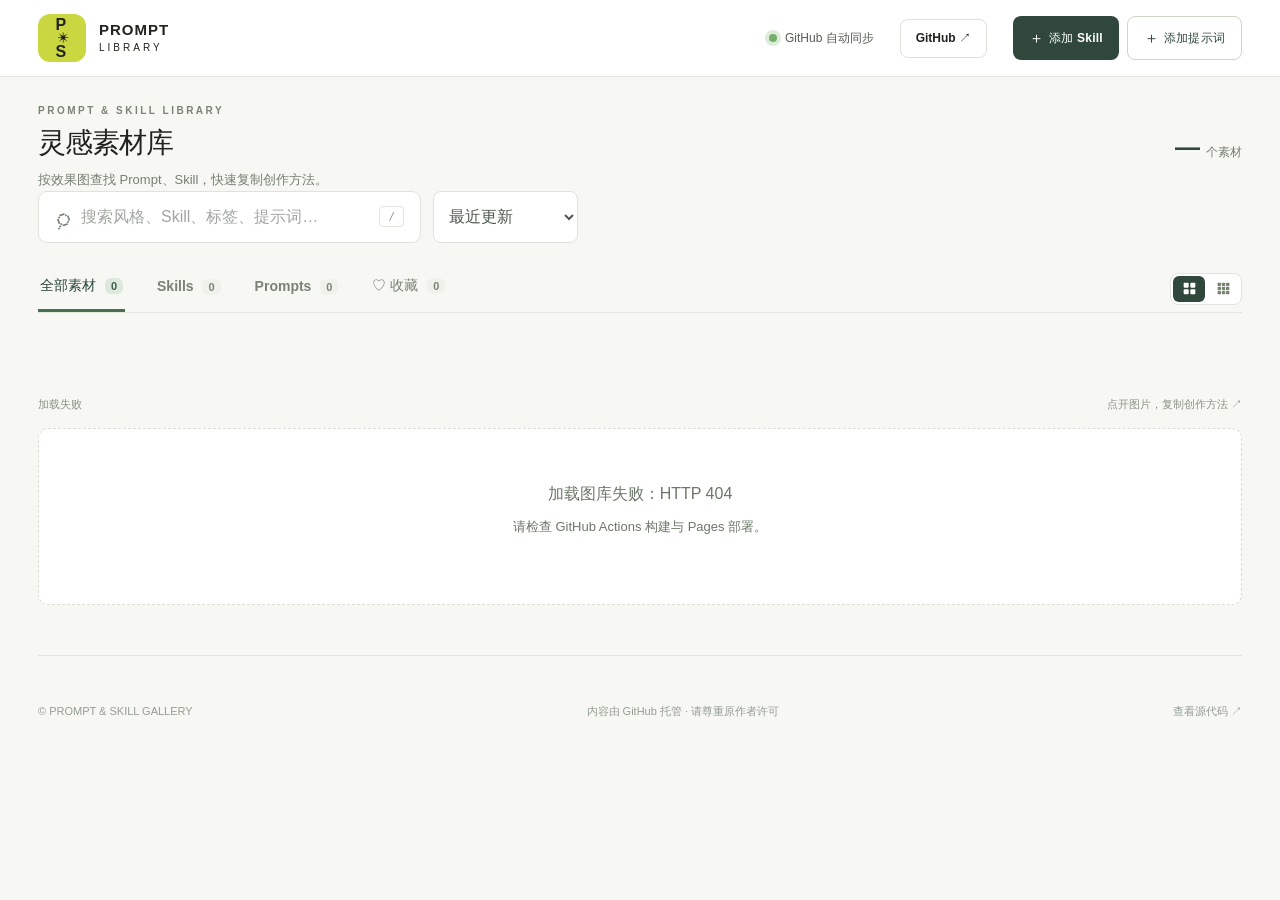
==== site/index.html @ 9696b020 "feat(gallery): stage local image uploads in material editor" ====
<!doctype html>
<html lang="zh-CN">
<head>
  <meta charset="utf-8">
  <meta name="viewport" content="width=device-width, initial-scale=1, viewport-fit=cover">
  <meta name="theme-color" content="#f6f5f1">
  <meta name="description" content="AI 生图 Prompt 和 Skill 素材库，按效果图查找，一键复制，关联上游自动同步。">
  <title>Prompt & Skill Gallery · 生图灵感库</title>
  <link rel="stylesheet" href="./app.css">
  <script src="./app.js" defer></script>
</head>
<body>
  <header class="topbar">
    <div class="topbar-inner">
      <a class="brand" href="./" aria-label="回到图库"><span class="brand-symbol">P<span>✳</span>S</span><span class="brand-text">PROMPT<br><small>LIBRARY</small></span></a>
      <div class="top-right"><span class="status"><span class="status-dot"></span> GitHub 自动同步</span><a id="repository-link" class="repo-link" href="https://github.com/yuqiangdede/ai-image-prompt-library" target="_blank" rel="noopener noreferrer">GitHub ↗</a><div class="top-actions"><button id="open-skill-import" class="import-trigger" type="button" aria-haspopup="dialog" aria-controls="skill-import-modal" aria-label="通过 GitHub 地址添加 Skill"><span class="import-plus" aria-hidden="true">＋</span><span class="add-label-full">添加 Skill</span><span class="add-label-short">Skill</span></button><button id="open-prompt-import" class="import-trigger import-trigger-ghost" type="button" aria-haspopup="dialog" aria-controls="prompt-import-modal" aria-label="添加提示词"><span class="import-plus" aria-hidden="true">＋</span><span class="add-label-full">添加提示词</span><span class="add-label-short">提示词</span></button></div></div>
    </div>
  </header>
  <main class="shell">
    <section class="workspace" aria-label="图库浏览">
      <div class="workspace-head"><div><p class="eyebrow small">PROMPT & SKILL LIBRARY</p><h2>灵感素材库</h2><p class="workspace-intro">按效果图查找 Prompt、Skill，快速复制创作方法。</p></div><div class="workspace-count" aria-label="图库素材数量"><strong id="hero-count">—</strong><span>个素材</span></div></div>
      <div class="tools">
        <label class="search"><span aria-hidden="true">⌕</span><input id="search" type="search" placeholder="搜索风格、Skill、标签、提示词…" autocomplete="off" aria-label="搜索素材"><kbd>/</kbd></label>
        <select id="sort" aria-label="排序方式"><option value="new">最近更新</option><option value="az">名称 A—Z</option></select>
      </div>
      <div class="tabs-row">
        <nav class="tabs" id="nav-tabs" aria-label="素材类型">
          <button type="button" data-type="all" class="active">全部素材 <span id="count-all">0</span></button>
          <button type="button" data-type="skill">Skills <span id="count-skill">0</span></button>
          <button type="button" data-type="prompt">Prompts <span id="count-prompt">0</span></button>
          <button type="button" data-type="favorites">♡ 收藏 <span id="count-favorites">0</span></button>
        </nav>
        <div class="view-switch view-switch-tabs" id="view-switch" role="group" aria-label="图标大小">
          <button type="button" data-view="large" aria-pressed="true" title="大图标" aria-label="大图标">
            <svg viewBox="0 0 18 18" fill="currentColor" aria-hidden="true" focusable="false"><rect x="2" y="2" width="6" height="6" rx="1"/><rect x="10" y="2" width="6" height="6" rx="1"/><rect x="2" y="10" width="6" height="6" rx="1"/><rect x="10" y="10" width="6" height="6" rx="1"/></svg>
          </button>
          <button type="button" data-view="small" aria-pressed="false" title="小图标" aria-label="小图标">
            <svg viewBox="0 0 18 18" fill="currentColor" aria-hidden="true" focusable="false"><rect x="2" y="2" width="4" height="4" rx=".8"/><rect x="7" y="2" width="4" height="4" rx=".8"/><rect x="12" y="2" width="4" height="4" rx=".8"/><rect x="2" y="7" width="4" height="4" rx=".8"/><rect x="7" y="7" width="4" height="4" rx=".8"/><rect x="12" y="7" width="4" height="4" rx=".8"/><rect x="2" y="12" width="4" height="4" rx=".8"/><rect x="7" y="12" width="4" height="4" rx=".8"/><rect x="12" y="12" width="4" height="4" rx=".8"/></svg>
          </button>
        </div>
      </div>
      <div class="filters"><div id="category-nav" class="categories"></div><button id="reset-filter" class="clear" hidden>清除筛选 ×</button></div>
      <div class="result-info"><span id="result-count">正在读取素材…</span><span>点开图片，复制创作方法 ↗</span><div class="view-switch view-switch-inline" role="group" aria-label="图标大小">
        <button type="button" data-view="large" aria-pressed="true" title="大图标" aria-label="大图标">
          <svg viewBox="0 0 18 18" fill="currentColor" aria-hidden="true" focusable="false"><rect x="2" y="2" width="6" height="6" rx="1"/><rect x="10" y="2" width="6" height="6" rx="1"/><rect x="2" y="10" width="6" height="6" rx="1"/><rect x="10" y="10" width="6" height="6" rx="1"/></svg>
        </button>
        <button type="button" data-view="small" aria-pressed="false" title="小图标" aria-label="小图标">
          <svg viewBox="0 0 18 18" fill="currentColor" aria-hidden="true" focusable="false"><rect x="2" y="2" width="4" height="4" rx=".8"/><rect x="7" y="2" width="4" height="4" rx=".8"/><rect x="12" y="2" width="4" height="4" rx=".8"/><rect x="2" y="7" width="4" height="4" rx=".8"/><rect x="7" y="7" width="4" height="4" rx=".8"/><rect x="12" y="7" width="4" height="4" rx=".8"/><rect x="2" y="12" width="4" height="4" rx=".8"/><rect x="7" y="12" width="4" height="4" rx=".8"/><rect x="12" y="12" width="4" height="4" rx=".8"/></svg>
        </button>
      </div></div>
      <div id="gallery" class="gallery" aria-live="polite"><div class="empty">正在读取图库…</div></div>
    </section>
    <footer class="footer"><span>© PROMPT & SKILL GALLERY</span><span>内容由 GitHub 托管 · 请尊重原作者许可</span><a href="https://github.com/yuqiangdede/ai-image-prompt-library" target="_blank" rel="noopener">查看源代码 ↗</a></footer>
  </main>
  <div id="detail-modal" class="modal" hidden>
    <div class="modal-backdrop" data-dismiss="1"></div>
    <section class="modal-panel" role="dialog" aria-modal="true" aria-labelledby="detail-title">
      <div class="modal-top"><span id="detail-kind">SKILL</span><div class="detail-top-actions"><button id="detail-edit" type="button" class="detail-edit-button" aria-haspopup="dialog" aria-controls="skill-manage-modal">✎ 编辑素材</button><button id="close-modal" type="button" aria-label="关闭详情">✕</button></div></div>
      <div class="modal-layout">
        <div class="preview-pane"><div id="detail-hero" class="detail-hero"></div><div id="detail-thumbs" class="thumbs"></div></div>
        <div class="info-pane"><h2 id="detail-title"></h2><p id="detail-description" class="description"></p><div id="detail-tags" class="detail-tags"></div>
          <div id="detail-meta" class="detail-meta"></div>
          <div id="source-box" class="source-box" hidden><span>UPSTREAM SOURCE</span><a id="upstream-link" href="#" target="_blank" rel="noopener">查看原始 Skill ↗</a><code id="upstream-sha"></code></div>
          <div class="action-stack"><button id="copy-primary" class="primary-action">复制完整内容</button><div class="secondary-actions"><button id="copy-text">仅复制原文</button><button id="download-file">下载文件</button></div></div>
          <p id="detail-note" class="detail-note"></p>
          <div id="manage-box" class="manage-box" hidden><div><span class="manage-box-kicker">GALLERY MANAGEMENT</span><p>修改标题、标签、封面和效果图，支持多封面轮换。</p></div><button id="manage-skill" type="button" aria-haspopup="dialog" aria-controls="skill-manage-modal">管理</button></div>
          <div id="detail-related" class="related"></div>
          <div class="content-box"><div class="content-head"><h3 id="content-heading">完整内容</h3><a id="open-source" target="_blank" rel="noopener">在 GitHub 中打开 ↗</a></div><pre id="detail-content"></pre></div>
        </div>
      </div>
    </section>
  </div>
  <div id="skill-import-modal" class="modal import-modal" hidden>
    <div class="modal-backdrop" data-import-dismiss="1"></div>
    <section class="import-panel" role="dialog" aria-modal="true" aria-labelledby="skill-import-title" aria-describedby="skill-import-desc">
      <div class="import-panel-top">
        <div><p class="import-kicker">GITHUB IMPORT</p><h2 id="skill-import-title">添加 Skill</h2></div>
        <button id="close-skill-import" class="import-close" type="button" aria-label="关闭">✕</button>
      </div>
      <p id="skill-import-desc" class="import-desc">粘贴原项目的 GitHub 地址，自动生成名称、简介、标签与封面，并关联上游版本。</p>
      <form id="skill-import-form" class="skill-import-form" novalidate>
        <label for="skill-repo-url">GitHub 地址</label>
        <input id="skill-repo-url" type="url" required inputmode="url" spellcheck="false" autocomplete="url" placeholder="https://github.com/作者/skill-仓库" aria-describedby="skill-import-help skill-import-error">
        <p id="skill-import-help" class="import-help">支持仓库首页、Skill 子目录或具体 SKILL.md 链接；仓库有多个 Skill 时请填写具体文件链接。</p>
        <p id="skill-import-error" class="import-error" role="alert" hidden></p>
        <button type="submit" class="import-submit">打开 GitHub 确认页 <span aria-hidden="true">↗</span></button>
      </form>
      <div id="skill-import-status" class="import-status" role="status" aria-live="polite" hidden>
        <p id="skill-import-status-text"></p>
        <a id="skill-import-fallback" href="#" target="_blank" rel="noopener noreferrer">没有自动打开？点此继续 ↗</a>
      </div>
      <p class="import-note">GitHub Pages 无法直接写入仓库：需要在打开的 Issue 页由仓库所有者确认提交一次，随后由 Actions 自动收录。</p>
    </section>
  </div>
  <div id="skill-manage-modal" class="modal manage-modal" hidden>
    <div class="modal-backdrop" data-manage-dismiss="1"></div>
    <section class="manage-panel" role="dialog" aria-modal="true" aria-labelledby="manage-title" aria-describedby="manage-desc">
      <div class="manage-panel-top">
        <div><p class="manage-kicker">GALLERY MANAGEMENT</p><h2 id="manage-title">管理素材</h2></div>
        <button id="close-skill-manage" class="manage-close" type="button" aria-label="关闭管理面板">✕</button>
      </div>
      <p id="manage-desc" class="manage-desc"></p>
      <section class="manage-section" aria-labelledby="manage-info-heading">
        <div class="manage-section-head"><h3 id="manage-info-heading">基本信息</h3><p>修改后通过 GitHub Issue 提交，经仓库所有者确认生效。</p></div>
        <div class="manage-fields">
          <label for="manage-item-title">标题<input id="manage-item-title" type="text" maxlength="80" required></label>
          <label for="manage-item-category">分类<input id="manage-item-category" type="text" maxlength="40" required></label>
          <label class="manage-field-wide" for="manage-item-description">简介<textarea id="manage-item-description" maxlength="300" rows="3" required></textarea></label>
          <label class="manage-field-wide" for="manage-item-tags">标签（用逗号分隔）<input id="manage-item-tags" type="text" placeholder="插画, 俯视地图, 游戏美术"></label>
        </div>
      </section>
      <section class="manage-section" aria-labelledby="manage-images-heading">
        <div class="manage-section-head"><h3 id="manage-images-heading">图片</h3><p>所有保留的图片均可在图库卡片轮换展示；选择其中一张作为默认封面。</p></div>
        <div id="manage-images" class="manage-images"></div>
        <p id="manage-summary" class="manage-summary" role="status"></p>
      </section>
      <section class="manage-section" aria-labelledby="manage-local-heading">
        <div class="manage-section-head"><h3 id="manage-local-heading">选择本地图片</h3><p>先预览、选择封面，再到 GitHub 确认上传。</p></div>
        <label id="manage-local-drop" class="manage-local-picker" for="manage-local-images">
          <span>＋ 选择图片，或拖放到这里</span>
          <small>支持 PNG / JPG / WebP / GIF · 单张 ≤ 8 MB · 每次最多新增 10 张</small>
        </label>
        <input id="manage-local-images" class="manage-local-input" type="file" accept=".png,.jpg,.jpeg,.webp,.gif,image/png,image/jpeg,image/webp,image/gif" multiple aria-describedby="manage-local-help manage-local-error">
        <p id="manage-local-error" class="import-error" role="alert" hidden></p>
        <p id="manage-local-help" class="manage-help">这里选择的图片只用于本地预览，尚未上传到服务器。点击下方「在 GitHub 确认修改」后，必须在 GitHub 表单「上传新图片」重新选取同样的文件，才能保存到图库。</p>
        <p id="manage-local-upload-guide" class="manage-local-guide" aria-live="polite" hidden></p>
      </section>
      <section class="manage-section" aria-labelledby="manage-add-heading">
        <label id="manage-add-heading" for="manage-new-image">新增图片地址</label>
        <div class="manage-add-row">
          <input id="manage-new-image" type="url" inputmode="url" spellcheck="false" autocomplete="off" placeholder="https://raw.githubusercontent.com/…">
          <button id="manage-add-image" type="button">添加</button>
        </div>
        <p id="manage-add-error" class="import-error" role="alert" hidden></p>
        <p class="manage-help">图片链接与本地选择可以同时使用。如果直接到 GitHub 表单上传图片而未在这里选图，可选择「新增图片优先作封面」。</p>
      </section>
      <div id="manage-status" class="import-status" role="status" aria-live="polite" hidden>
        <p id="manage-status-text"></p>
        <a id="manage-status-link" href="#" target="_blank" rel="noopener noreferrer">没有自动打开？点此继续 ↗</a>
      </div>
      <div class="manage-actions">
        <button id="manage-submit" class="primary-action" type="button">在 GitHub 确认修改 ↗</button>
        <a id="manage-edit-meta" class="manage-edit-link" target="_blank" rel="noopener">在 GitHub 编辑 JSON ↗</a>
      </div>
      <section id="manage-danger-section" class="manage-danger" aria-labelledby="manage-danger-heading">
        <div><h3 id="manage-danger-heading">删除此 Skill</h3><p>会移除整个 Skill 目录和关联入口；如果只是图片不对，请先修改图片。</p></div>
        <button id="manage-delete" type="button">删除…</button>
      </section>
      <div id="manage-confirm" class="manage-confirm" hidden>
        <p>确认删除「<strong id="manage-confirm-title"></strong>」？还需要到 GitHub 提交一次删除 Issue，Actions 执行后才会真正移除。</p>
        <div class="manage-confirm-actions">
          <button id="manage-delete-open" class="danger-action" type="button">打开删除确认页 ↗</button>
          <button id="manage-delete-cancel" type="button">取消</button>
        </div>
      </div>
    </section>
  </div>
  <div id="prompt-import-modal" class="modal import-modal prompt-import-modal" hidden>
    <div class="modal-backdrop" data-prompt-dismiss="1"></div>
    <section class="import-panel prompt-import-panel" role="dialog" aria-modal="true" aria-labelledby="prompt-import-title" aria-describedby="prompt-import-desc">
      <div class="import-panel-top">
        <div><p class="import-kicker">GITHUB ISSUE</p><h2 id="prompt-import-title">添加提示词</h2></div>
        <button id="close-prompt-import" class="import-close" type="button" aria-label="关闭">✕</button>
      </div>
      <p id="prompt-import-desc" class="import-desc">填写提示词和封面信息，打开 GitHub 确认页后由 Actions 自动收录。封面为必填：可填写图片地址，或到 GitHub 页面直接上传。</p>
      <form id="prompt-import-form" class="skill-import-form prompt-import-form" novalidate>
        <div class="prompt-fields">
          <div class="prompt-field">
            <label for="prompt-title">标题</label>
            <input id="prompt-title" type="text" maxlength="80" required autocomplete="off" placeholder="例如：科普百科图｜模块化知识信息图">
          </div>
          <div class="prompt-field">
            <label for="prompt-category">分类</label>
            <input id="prompt-category" type="text" maxlength="40" required list="prompt-category-options" autocomplete="off" placeholder="科普图鉴">
            <datalist id="prompt-category-options"></datalist>
          </div>
          <div class="prompt-field prompt-field-wide">
            <label for="prompt-description">简介</label>
            <input id="prompt-description" type="text" maxlength="300" required autocomplete="off" placeholder="一句话说明能生成什么、适合什么场景。">
          </div>
          <div class="prompt-field">
            <label for="prompt-tags">标签</label>
            <input id="prompt-tags" type="text" autocomplete="off" placeholder="知识信息图, 模块化排版">
          </div>
          <div class="prompt-field">
            <label for="prompt-model">适用模型</label>
            <input id="prompt-model" type="text" maxlength="40" list="prompt-model-options" autocomplete="off" placeholder="ChatGPT">
            <datalist id="prompt-model-options"></datalist>
          </div>
          <div class="prompt-field prompt-field-wide">
            <div class="prompt-label-row"><label for="prompt-body">提示词正文</label><span id="prompt-body-count" class="prompt-count">0 字</span></div>
            <textarea id="prompt-body" required rows="8" maxlength="20000" spellcheck="false" placeholder="粘贴完整提示词；会原样写入 prompt.md。"></textarea>
            <p class="import-help">正文较长时，会自动复制到剪贴板，在 GitHub 页面「提示词正文」中粘贴一次即可。</p>
          </div>
          <div class="prompt-field">
            <label for="prompt-cover">封面图地址（没有可留空，稍后上传）</label>
            <input id="prompt-cover" type="url" inputmode="url" spellcheck="false" autocomplete="url" placeholder="https://raw.githubusercontent.com/…">
          </div>
          <div class="prompt-field">
            <label for="prompt-slug">目录标识（可选）</label>
            <input id="prompt-slug" type="text" maxlength="60" spellcheck="false" autocomplete="off" placeholder="留空自动生成">
          </div>
        </div>
        <p id="prompt-import-error" class="import-error" role="alert" hidden></p>
        <button type="submit" class="import-submit">打开 GitHub 确认页 <span aria-hidden="true">↗</span></button>
      </form>
      <div id="prompt-import-status" class="import-status" role="status" aria-live="polite" hidden>
        <p id="prompt-import-status-text"></p>
        <a id="prompt-import-fallback" href="#" target="_blank" rel="noopener noreferrer">没有自动打开？点此继续 ↗</a>
      </div>
      <p class="import-note">封面为必填：填写 GitHub 图片地址，或打开 Issue 后用「上传封面图」上传。只有仓库所有者提交的 Issue 会自动收录。</p>
    </section>
  </div>
  <div id="toast" role="status" class="toast" hidden></div>
</body>
</html>
---- site/app.css ----
:root{font-family:Inter,-apple-system,BlinkMacSystemFont,"Segoe UI","PingFang SC","Microsoft YaHei",sans-serif;color:#20231e;background:#f7f7f3;font-synthesis:none}*{box-sizing:border-box}html{scroll-behavior:smooth}body{margin:0}button,input,select{font:inherit}button{cursor:pointer}a{color:inherit;text-decoration:none}button:focus-visible,a:focus-visible,input:focus-visible{outline:3px solid #e77e32;outline-offset:3px}button:disabled{opacity:.55;cursor:not-allowed}[hidden]{display:none!important}.topbar{border-bottom:1px solid #e4e6df;background:#fff;position:sticky;top:0;z-index:10}.topbar-inner{height:76px;max-width:1480px;margin:auto;padding:0 38px;display:flex;align-items:center;justify-content:space-between}.brand{display:flex;align-items:center;gap:13px}.brand-symbol{background:#cbd741;width:48px;height:48px;border-radius:12px;display:grid;place-content:center;font-size:16px;font-weight:900;letter-spacing:-2px;position:relative}.brand-symbol span{font-size:11px;align-self:center;margin:0 2px}.brand-text{font-size:15px;line-height:1.05;font-weight:950;letter-spacing:1px}.brand-text small{font-weight:500;letter-spacing:3px;font-size:10px}.top-right{display:flex;align-items:center;gap:26px;font-size:12px}.status{display:flex;align-items:center;gap:8px;color:#555d53}.status-dot{width:8px;height:8px;border-radius:50%;background:#76ae6e;box-shadow:0 0 0 4px #deedda}.repo-link{border:1px solid #dee1d9;padding:10px 15px;border-radius:8px;font-weight:650}.repo-link:hover{background:#eef0eb}.shell{max-width:1480px;padding:0 38px;margin:auto}.eyebrow{font-size:11px;letter-spacing:2.5px;color:#647054;font-weight:800;margin:0 0 17px}.eyebrow span{font-weight:500;color:#99a191}.workspace{padding-top:28px}.workspace-head,.result-info,.filters,.footer{display:flex;align-items:center;justify-content:space-between}.workspace-head{gap:26px;justify-content:flex-start}.workspace-head>div:first-child{flex:0 1 auto;min-width:0}.eyebrow.small{margin-bottom:8px;font-size:10px;color:#7a8375}.workspace h2{margin:0;font-weight:900;font-size:28px;letter-spacing:-1px}.workspace-intro{margin:8px 0 0;font-size:13px;line-height:1.6;color:#758073}.workspace-count{display:flex;align-items:baseline;gap:6px;white-space:nowrap;color:#758073;font-size:12px;margin-left:auto;flex:none}.workspace-count strong{font-size:25px;line-height:1;color:#30483b;font-weight:900}.tools{flex:1 1 320px;min-width:0;max-width:540px;margin:0;display:flex;gap:12px}.search{border:1px solid #e1e2dc;background:#fff;display:flex;align-items:center;padding:0 16px;border-radius:9px;flex:1;height:52px;gap:10px}.search>span{font-size:28px;color:#7c857b;line-height:1;transform:rotate(-18deg)}.search input{border:0;outline:0!important;background:transparent;flex:1;min-width:0;color:#1e281c}.search input::placeholder{color:#a1a6a0}.search kbd{border-radius:4px;border:1px solid #e2e4df;color:#919b91;padding:3px 8px;font-size:11px}.tools select{width:145px;background:#fff;border:1px solid #e1e2dc;border-radius:8px;padding:0 11px;color:#50594e}.tabs-row{display:flex;align-items:flex-end;justify-content:space-between;gap:16px;border-bottom:1px solid #e3e7df;margin:30px 0 20px}.tabs{display:flex;flex:1;min-width:0;gap:30px;margin:0;overflow-x:auto;scrollbar-width:none}.view-switch{flex:none;display:flex;gap:2px;margin-bottom:7px;padding:2px;border:1px solid #e1e4dc;border-radius:8px;background:#fff}.view-switch button{display:grid;place-items:center;width:32px;height:26px;padding:0;border:0;border-radius:6px;background:transparent;color:#75836f}.view-switch button:hover{background:#eef0eb;color:#3d5a45}.view-switch button[aria-pressed="true"]{background:#30483b;color:#fff}.view-switch svg{width:15px;height:15px;display:block}.view-switch-inline{display:none}.tabs button{border:0;border-bottom:3px solid transparent;background:transparent;color:#788275;white-space:nowrap;padding:0 2px 14px;font-size:14px;font-weight:700}.tabs button.active{color:#294638;border-bottom-color:#476f52}.tabs button span{margin-left:5px;background:#eff1ea;color:#7b8678;padding:2px 6px;border-radius:6px;font-size:11px}.tabs button.active span{background:#dce9dc;color:#426148}.filters{min-height:44px;gap:10px}.categories{display:flex;gap:8px;flex-wrap:wrap}.categories button,.clear{border:1px solid #e1e4dc;border-radius:18px;background:#fff;padding:8px 15px;font-size:12px;color:#6a7467}.categories button.active{background:#30483b;color:#fff;border-color:#30483b}.categories .count{opacity:.6;margin-left:5px}.clear{border:0;background:transparent;color:#a2623f}.result-info{color:#8b9488;font-size:11px;margin:20px 0 16px}.gallery{display:grid;grid-template-columns:repeat(4,minmax(0,1fr));gap:20px}.gallery[data-view="small"]{grid-template-columns:repeat(10,minmax(0,1fr));gap:12px}.gallery[data-view="small"] .gallery-card{border-radius:9px;display:flex;flex-direction:column}.gallery[data-view="small"] .gallery-card-open{flex:1}.gallery[data-view="small"] .image-label{left:7px;top:7px;padding:4px 6px;font-size:8px;letter-spacing:.6px}.gallery[data-view="small"] .card-details{padding:8px 8px 0}.gallery[data-view="small"] .card-details h3{margin:0;font-size:12px;line-height:1.35;display:-webkit-box;-webkit-line-clamp:2;-webkit-box-orient:vertical;overflow:hidden;text-wrap:balance}.gallery[data-view="small"] .card-details p{display:none}.gallery[data-view="small"] .card-foot{padding:5px 6px 7px;justify-content:flex-end;margin-top:auto}.gallery[data-view="small"] .chips{display:none}.gallery[data-view="small"] .favorite-button{font-size:17px;min-width:28px;min-height:28px;padding:0;display:grid;place-items:center}.gallery-card{min-width:0;background:white;border:1px solid #ecede7;border-radius:11px;overflow:hidden;box-shadow:0 2px 5px #18351b09;transition:transform .2s,box-shadow .2s}.gallery-card:hover{transform:translateY(-4px);box-shadow:0 9px 30px #18351b18}.gallery-card-open{width:100%;border:0;background:transparent;padding:0;text-align:left;display:block;color:inherit}.image-wrap{height:auto;aspect-ratio:3/4;position:relative;overflow:hidden;background:#e2e6dc}.image-wrap img{width:100%;height:100%;object-fit:cover;transition:transform .3s}.gallery-card:hover .image-wrap img{transform:scale(1.03)}.image-label{position:absolute;left:12px;top:12px;background:#fffef8eb;padding:7px 10px;color:#3c503f;font-size:10px;font-weight:850;letter-spacing:1px;border-radius:4px}.card-details{padding:16px 16px 4px}.card-details h3{margin:0 0 8px;font-size:16px;line-height:1.4;font-weight:850}.card-details p{margin:0;font-size:12px;line-height:1.6;color:#929c91;min-height:36px;display:-webkit-box;-webkit-line-clamp:2;-webkit-box-orient:vertical;overflow:hidden}.card-foot{display:flex;align-items:center;justify-content:space-between;padding:10px 16px 14px;gap:5px}.chips{display:flex;gap:5px;overflow:hidden}.chip{font-size:10px;color:#687d64;background:#f0f3ea;padding:5px 7px;border-radius:4px;white-space:nowrap}.favorite-button{border:0;background:transparent;font-size:25px;color:#8d9991;padding:0 3px}.favorite-button.active{color:#d57555}.image-fallback{display:grid;place-items:center;height:100%;font-size:48px;color:#929c90}.empty{padding:55px 25px;background:#fff;border:1px dashed #d7ded0;grid-column:1/-1;text-align:center;border-radius:10px;color:#6c7869}.empty p{font-size:13px}.footer{padding:48px 0;margin-top:50px;border-top:1px solid #dfe5dc;color:#949e94;font-size:11px;gap:15px}.footer a:hover{color:#2f613f}.modal{position:fixed;inset:0;z-index:50;display:flex;align-items:center;justify-content:center;padding:24px}.modal-backdrop{position:absolute;inset:0;background:#152019b8;backdrop-filter:blur(5px)}.modal-panel{position:relative;background:#f9faf7;max-width:1240px;width:100%;max-height:94vh;border-radius:15px;overflow:auto;box-shadow:0 30px 100px #091c0e50}.modal-top{position:sticky;top:0;height:64px;background:#fff;z-index:3;border-bottom:1px solid #e4e9df;display:flex;align-items:center;justify-content:space-between;padding:0 26px;font-size:11px;letter-spacing:1.5px;font-weight:900;color:#69806d}.modal-top button{background:#f2f4ef;border:0;border-radius:50%;width:34px;height:34px;font-size:16px}.modal-layout{display:grid;grid-template-columns:48% 52%}.preview-pane{padding:25px;background:#e5e9df;position:sticky;top:64px;align-self:start;max-height:calc(94vh - 64px);overflow:auto}.detail-hero{background:#dfe4d9;border-radius:7px;min-height:260px;display:grid;place-content:center;color:#7b877a;overflow:hidden}.detail-hero img{width:100%;height:auto;max-height:65vh;object-fit:contain;display:block}.thumbs{display:flex;gap:10px;margin-top:12px;overflow:auto}.thumbs button{width:74px;height:74px;flex:none;overflow:hidden;padding:0;border:3px solid transparent;border-radius:6px}.thumbs button.active{border-color:#658263}.thumbs img{width:100%;height:100%;object-fit:cover}.info-pane{padding:30px 34px 40px;min-width:0}.info-pane h2{font-size:clamp(24px,2.2vw,35px);margin:0 0 9px;letter-spacing:-1px}.description{color:#7a8679;font-size:13px;line-height:1.8;margin:0 0 17px}.detail-tags{display:flex;gap:7px;flex-wrap:wrap}.detail-tags span{background:#e9eee5;color:#5d755b;padding:7px 10px;border-radius:6px;font-size:11px}.detail-meta{display:grid;grid-template-columns:1fr 1fr;margin:22px 0;padding:16px 0;border-top:1px solid #e1e6dc;border-bottom:1px solid #e1e6dc;gap:12px}.detail-meta div{display:flex;flex-direction:column;gap:5px;color:#8a9589;font-size:11px}.detail-meta strong{color:#2f3b2f;font-size:13px}.source-box{border-radius:8px;background:#ecf3eb;padding:15px 16px;margin-bottom:18px;display:flex;flex-direction:column;gap:8px}.source-box span{font-size:10px;letter-spacing:1.4px;color:#6e886d;font-weight:850}.source-box a{color:#295b3c;font-size:13px;font-weight:800}.source-box code{font-size:11px;color:#889888;overflow-wrap:anywhere}.action-stack{display:grid;gap:10px}.action-stack button{border-radius:8px;min-height:46px;font-weight:800;font-size:13px}.primary-action{background:#345741;color:#fff;border:0}.primary-action:hover{background:#234b30}.secondary-actions{display:grid;grid-template-columns:1fr 1fr;gap:10px}.secondary-actions button{background:#fff;color:#415a44;border:1px solid #dce3d9}.detail-note{font-size:11px;color:#899689;line-height:1.65;margin:12px 0 25px}.related{display:grid;gap:6px}.related button{border:0;background:#eef2e9;text-align:left;color:#4c6750;padding:11px;font-size:12px;border-radius:6px}.content-box{border:1px solid #e2e6df;border-radius:8px;overflow:hidden;background:#fff;margin-top:22px}.content-head{display:flex;justify-content:space-between;align-items:center;padding:12px 15px;border-bottom:1px solid #e6ebe2}.content-head h3{margin:0;font-size:12px}.content-head a{font-size:11px;color:#6c8869}.content-box pre{margin:0;padding:17px;max-height:360px;overflow:auto;white-space:pre-wrap;overflow-wrap:anywhere;line-height:1.75;font-size:12px;color:#566151}.toast{position:fixed;bottom:25px;left:50%;transform:translateX(-50%);background:#2b4c35;color:white;padding:13px 25px;border-radius:8px;z-index:100;font-size:13px;box-shadow:0 10px 30px #0003;max-width:90vw;text-align:center}@media(max-width:1200px){.gallery[data-view="small"]{grid-template-columns:repeat(8,minmax(0,1fr));gap:11px}}@media(max-width:1050px){.gallery{grid-template-columns:repeat(3,minmax(0,1fr))}.gallery[data-view="small"]{grid-template-columns:repeat(6,minmax(0,1fr));gap:10px}.modal-layout{grid-template-columns:45% 55%}.info-pane{padding:25px}}@media(max-width:900px){.workspace-head{gap:14px}.tools select{width:110px}}@media(max-width:750px){.topbar-inner{height:63px;padding:0 16px}.brand-symbol{width:40px;height:40px}.status{display:none}.shell{padding:0 16px}.workspace{padding-top:18px}.workspace-head{align-items:flex-start;gap:12px;flex-wrap:wrap}.workspace-head>div:first-child{flex:1 1 auto}.workspace-intro{font-size:12px}.workspace-count{order:2;margin-top:25px}.workspace-count strong{font-size:21px}.workspace h2{font-size:24px}.tools{order:3;flex:1 0 100%;max-width:none;margin:18px 0 0}.tools select{width:110px}.search{height:46px;padding:0 10px}.search kbd{display:none}.tabs-row{margin-top:24px;gap:10px}.tabs{gap:18px}.tabs button{font-size:12px}.gallery{grid-template-columns:repeat(2,minmax(0,1fr));gap:11px}.gallery[data-view="small"]{grid-template-columns:repeat(3,minmax(0,1fr));gap:9px}.gallery[data-view="small"] .image-label{left:6px;top:6px;padding:3px 5px;font-size:8px;letter-spacing:.4px}.gallery[data-view="small"] .card-details{padding:7px 7px 0}.gallery[data-view="small"] .card-details h3{font-size:11px;line-height:1.3;text-wrap:wrap}.gallery[data-view="small"] .card-foot{padding:3px 5px 5px}.gallery[data-view="small"] .favorite-button{font-size:15px;min-width:24px;min-height:24px}.view-switch button{width:32px;height:28px}.view-switch-tabs{display:none}.view-switch-inline{display:flex;margin:0}.card-details{padding:12px 10px 0}.card-details h3{font-size:13px}.card-details p{font-size:11px;min-height:32px}.card-foot{padding:9px 10px 10px}.chip{font-size:9px}.result-info{margin:16px 0 12px}.result-info span:nth-child(2){display:none}.footer{padding:24px 0;flex-wrap:wrap}.modal{padding:0}.modal-panel{max-height:100dvh;height:100dvh;border-radius:0}.modal-top{height:53px;padding:0 15px}.modal-layout{display:block}.preview-pane{position:static;max-height:none;padding:15px}.detail-hero img{max-height:55vh}.info-pane{padding:20px 17px 28px}.info-pane h2{font-size:26px}.content-box pre{max-height:330px}.thumbs button{width:58px;height:58px}}@media(max-width:350px){.gallery{grid-template-columns:1fr}.gallery[data-view="small"]{grid-template-columns:repeat(2,minmax(0,1fr));gap:8px}}

/* GitHub Skill import: header trigger + dialog */
.import-trigger{display:inline-flex;align-items:center;justify-content:center;gap:5px;min-height:44px;padding:0 16px;border:0;border-radius:8px;background:#30483b;color:#fff;font-size:12px;font-weight:800;letter-spacing:.2px;white-space:nowrap;transition:background .18s ease,transform .18s ease}
.import-trigger:hover{background:#42664e}
.import-trigger:active{transform:translateY(1px)}
.import-plus{font-size:15px;font-weight:500;line-height:1;transform:translateY(-1px)}
.import-modal{padding:20px}
.import-panel{position:relative;width:100%;max-width:530px;max-height:calc(100vh - 40px);max-height:calc(100dvh - 40px);overflow:auto;background:#fbfcf9;border:1px solid #dfe6da;border-radius:15px;padding:26px 26px 22px;box-shadow:0 30px 100px #091c0e50;animation:import-panel-in .18s cubic-bezier(.2,.8,.2,1)}
.import-panel-top{display:flex;align-items:flex-start;justify-content:space-between;gap:12px}
.import-kicker{display:flex;align-items:center;gap:7px;margin:0 0 6px;font-size:10px;letter-spacing:2px;color:#61705c;font-weight:850}
.import-kicker::before{content:"";width:6px;height:6px;border-radius:50%;background:#cbd741}
.import-panel h2{margin:0;font-size:26px;line-height:1.15;letter-spacing:-.8px;color:#24382b;font-weight:900}
.import-close{flex:none;width:44px;height:44px;min-width:44px;border:0;border-radius:50%;background:#eef1e9;color:#45553f;font-size:15px;display:grid;place-items:center;transition:background .18s ease}
.import-close:hover{background:#e3e8dd}
.import-desc{margin:10px 0 20px;font-size:13px;line-height:1.65;color:#5f6d5c;max-width:42em}
.skill-import-form{display:grid;gap:8px}
.skill-import-form label{font-size:12px;font-weight:800;letter-spacing:.8px;color:#53644f}
.skill-import-form input{width:100%;height:46px;border:1px solid #ccd7c7;border-radius:9px;background:#fff;padding:0 13px;color:#22352a;font-size:14px;transition:border-color .18s ease,background .18s ease}
.skill-import-form input::placeholder{color:#7e8a79}
.skill-import-form input:focus{border-color:#42664e}
.skill-import-form input[aria-invalid="true"]{border-color:#b14a33;background:#fffaf8}
.skill-import-form input[aria-invalid="true"]:focus-visible{outline-color:#b14a33}
.import-help{margin:0;font-size:12px;line-height:1.6;color:#667563}
.import-error{margin:2px 0 0;padding:9px 11px;border-radius:7px;background:#f8e7e1;color:#8d3b27;font-size:12px;line-height:1.5}
.import-submit{display:inline-flex;align-items:center;justify-content:center;gap:7px;min-height:46px;margin-top:6px;border:0;border-radius:9px;background:#30483b;color:#fff;font-size:13px;font-weight:800;transition:background .18s ease}
.import-submit:hover{background:#42664e}
.import-status{margin-top:14px;padding:12px 13px;border-radius:9px;border:1px solid #d6e3d0;background:#edf4e8}
.import-status p{margin:0;font-size:12px;line-height:1.6;color:#3b533f}
.import-status a{display:inline-block;margin-top:6px;font-size:12px;font-weight:800;color:#2e5a39;text-decoration:underline;text-underline-offset:2px}
.import-note{margin:18px 0 0;padding-top:14px;border-top:1px solid #e3e8df;font-size:12px;line-height:1.65;color:#697565}
@keyframes import-panel-in{from{opacity:0;transform:translateY(8px) scale(.985)}to{opacity:1;transform:none}}
@media(prefers-reduced-motion:reduce){.import-panel{animation:none}}
.brand-symbol,.brand-symbol span{line-height:1}
@media(max-width:750px){.brand-symbol{font-size:14px}.brand-symbol span{font-size:10px}.top-right{gap:8px}.repo-link{padding:10px;font-size:12px}.import-trigger{padding:0 12px;font-size:12px}}
@media(max-width:600px){.import-modal{padding:14px}.import-panel{padding:22px 18px 20px;max-height:calc(100vh - 28px);max-height:calc(100dvh - 28px);border-radius:14px}.import-panel h2{font-size:23px}.import-desc{margin-bottom:17px}}
@media(max-width:360px){.brand-text{display:none}.top-right{gap:6px}.repo-link{padding:10px 8px}.import-trigger{padding:0 10px}}

/* Imported Skill management */
.manage-box{display:flex;align-items:center;justify-content:space-between;gap:14px;margin:0 0 22px;padding:13px 15px;border:1px solid #dfe6da;border-radius:9px;background:#f3f7ef}
.manage-box-kicker{display:block;font-size:9px;letter-spacing:1.6px;color:#5f7259;font-weight:850}
.manage-box p{margin:4px 0 0;font-size:11px;line-height:1.55;color:#5f6d5c}
.manage-box button{flex:none;min-height:44px;padding:0 15px;border:1px solid #cbd8c6;border-radius:8px;background:#fff;color:#30483b;font-size:12px;font-weight:800}
.manage-box button:hover{background:#e8efe3}
.manage-modal{z-index:60;padding:20px}
.manage-panel{position:relative;width:100%;max-width:780px;max-height:calc(100vh - 40px);max-height:calc(100dvh - 40px);overflow:auto;background:#fbfcf9;border:1px solid #dfe6da;border-radius:15px;padding:26px 28px 24px;box-shadow:0 30px 100px #091c0e50;animation:import-panel-in .18s cubic-bezier(.2,.8,.2,1)}
.manage-panel-top{display:flex;align-items:flex-start;justify-content:space-between;gap:12px}
.manage-kicker{display:flex;align-items:center;gap:7px;margin:0 0 6px;font-size:10px;letter-spacing:2px;color:#5f7259;font-weight:850}
.manage-kicker::before{content:"";width:6px;height:6px;border-radius:50%;background:#cbd741}
.manage-panel h2{margin:0;font-size:24px;line-height:1.2;letter-spacing:-.7px;color:#24382b;font-weight:900;overflow-wrap:anywhere}
.manage-close{flex:none;width:44px;height:44px;min-width:44px;border:0;border-radius:50%;background:#eef1e9;color:#45553f;font-size:15px;display:grid;place-items:center}
.manage-close:hover{background:#e3e8dd}
.manage-desc{margin:10px 0 0;font-size:12px;line-height:1.65;color:#53644f;max-width:46em}
.manage-section{margin-top:22px;padding-top:18px;border-top:1px solid #e3e8df}
.manage-section-head{display:flex;align-items:baseline;justify-content:space-between;gap:14px;flex-wrap:wrap}
.manage-section-head h3,.manage-section>label{display:block;margin:0;font-size:13px;color:#2c4636;font-weight:850}
.manage-section-head p{margin:0;font-size:11px;color:#5f6d5c;line-height:1.5}
.manage-images{display:grid;grid-template-columns:repeat(3,minmax(0,1fr));gap:12px;margin-top:13px}
.manage-image{position:relative;margin:0;border:1px solid #dfe6da;border-radius:9px;overflow:hidden;background:#fff}
.manage-image.is-dropped{border-style:dashed;background:#fafaf7}
.manage-image.is-dropped .manage-image-frame img{opacity:.45}
.manage-image-frame{position:relative;aspect-ratio:4/3;background:#e8ece3;display:grid;place-items:center;overflow:hidden;color:#687565;font-size:11px}
.manage-image-frame img{width:100%;height:100%;object-fit:contain;display:block}
.manage-image-badge{position:absolute;left:7px;top:7px;padding:3px 6px;border-radius:4px;background:#30483b;color:#fff;font-size:9px;font-weight:800;letter-spacing:.5px}
.manage-image-dropped{position:absolute;inset:0;display:grid;place-items:center;background:#fbfbf8b8;color:#8d3b27;font-size:11px;font-weight:800}
.manage-image figcaption{display:flex;align-items:center;justify-content:space-between;gap:6px;min-height:44px;padding:6px 9px;font-size:11px;color:#3f513b;background:#fff}
.manage-image label{display:flex;align-items:center;gap:5px;min-height:32px;cursor:pointer;white-space:nowrap}
.manage-image input{accent-color:#30483b;width:15px;height:15px;margin:0}
.manage-image-remove{position:absolute;top:4px;right:4px;width:40px;height:40px;min-height:40px;padding:0;border:0;border-radius:50%;background:#fffdf4e6;color:#8d3b27;font-size:12px;display:grid;place-items:center}
.manage-image-remove:hover{background:#f6dfd7}
.manage-auto-cover{grid-column:1/-1;display:flex;align-items:center;gap:7px;min-height:44px;padding:2px 1px;font-size:11px;color:#53644f;cursor:pointer}
.manage-auto-cover input{accent-color:#30483b;width:15px;height:15px;margin:0}
.manage-empty{grid-column:1/-1;margin:0;padding:22px 14px;border:1px dashed #d7ded0;border-radius:8px;color:#5f6d5c;font-size:12px;text-align:center;background:#fff}
.manage-summary{margin:10px 0 0;font-size:11px;color:#53644f;line-height:1.55}
.manage-add-row{display:flex;gap:8px;margin-top:9px}
.manage-add-row input{flex:1;min-width:0;height:44px;border:1px solid #ccd7c7;border-radius:8px;background:#fff;padding:0 12px;color:#22352a;font-size:13px}
.manage-add-row input::placeholder{color:#7d8879}
.manage-add-row input:focus{border-color:#42664e}
.manage-add-row input[aria-invalid="true"]{border-color:#b14a33;background:#fffaf8}
.manage-add-row button{flex:none;min-height:44px;padding:0 17px;border:1px solid #cbd8c6;border-radius:8px;background:#fff;color:#30483b;font-size:12px;font-weight:800}
.manage-add-row button:hover{background:#eef3e9}
.manage-help{margin:8px 0 0;font-size:11px;line-height:1.6;color:#53644f}
.manage-actions{display:flex;align-items:center;gap:14px;flex-wrap:wrap;margin-top:22px}
.manage-actions .primary-action{flex:1 1 280px;min-height:46px}
.manage-edit-link{font-size:11px;font-weight:700;color:#3d5a45;text-decoration:underline;text-underline-offset:3px}
.manage-danger{display:flex;align-items:center;justify-content:space-between;gap:16px;margin-top:24px;padding:14px 16px;border:1px solid #ecd9d2;border-radius:9px;background:#fdf7f4}
.manage-danger h3{margin:0;font-size:13px;color:#8d3b27;font-weight:850}
.manage-danger p{margin:4px 0 0;font-size:11px;line-height:1.55;color:#7d4a3b}
.manage-danger button{flex:none;min-height:44px;padding:0 15px;border:1px solid #d9b3a7;border-radius:8px;background:#fff;color:#8d3b27;font-size:12px;font-weight:800}
.manage-danger button:hover{background:#fbebe5}
.manage-confirm{margin-top:12px;padding:14px 16px;border:1px solid #e3c8bf;border-radius:9px;background:#fbf1ed}
.manage-confirm p{margin:0;font-size:12px;line-height:1.65;color:#6f382a}
.manage-confirm-actions{display:flex;gap:9px;flex-wrap:wrap;margin-top:11px}
.danger-action{min-height:44px;padding:0 16px;border:0;border-radius:8px;background:#8d3b27;color:#fff;font-size:12px;font-weight:800}
.danger-action:hover{background:#742f1f}
.manage-confirm-actions button:not(.danger-action){min-height:44px;padding:0 15px;border:1px solid #d9c2b9;border-radius:8px;background:#fff;color:#4f433e;font-size:12px;font-weight:700}
@media(max-width:750px){
  .manage-modal{padding:0}
  .manage-panel{max-height:100dvh;height:100dvh;border-radius:0;padding:20px 16px 28px}
  .manage-panel h2{font-size:21px}
  .manage-images{grid-template-columns:repeat(2,minmax(0,1fr));gap:10px}
  .manage-danger{align-items:flex-start;flex-direction:column}
  .manage-danger button{width:100%}
  .manage-actions .primary-action{flex-basis:100%}
  .manage-box{flex-wrap:wrap}
}
@media(prefers-reduced-motion:reduce){.manage-panel{animation:none}}

/* Add prompt: header action + dialog */
.top-actions{display:flex;align-items:center;gap:8px}
.import-trigger-ghost{background:#fff;color:#30483b;border:1px solid #ccd7c7}
.import-trigger-ghost:hover{background:#eef3e9}
.add-label-short{display:none}
.tools .search{min-width:0}
.prompt-import-panel{max-width:760px}
.prompt-import-form{display:block}
.prompt-fields{display:grid;grid-template-columns:1fr 1fr;gap:14px 12px}
.prompt-field{display:grid;gap:7px;min-width:0}
.prompt-field-wide{grid-column:1/-1}
.prompt-label-row{display:flex;align-items:baseline;justify-content:space-between;gap:12px}
.prompt-count{font-size:11px;font-weight:600;color:#7b8775;font-variant-numeric:tabular-nums}
.prompt-import-form textarea{width:100%;min-height:176px;resize:vertical;border:1px solid #ccd7c7;border-radius:9px;background:#fff;padding:12px 13px;color:#22352a;font:12px/1.7 ui-monospace,SFMono-Regular,Menlo,Consolas,monospace;transition:border-color .18s ease,background .18s ease}
.prompt-import-form textarea::placeholder{color:#7e8a79;font-family:Inter,-apple-system,BlinkMacSystemFont,"Segoe UI","PingFang SC","Microsoft YaHei",sans-serif}
.prompt-import-form textarea:focus{border-color:#42664e}
.prompt-import-form textarea[aria-invalid="true"]{border-color:#b14a33;background:#fffaf8}
.prompt-import-form textarea[aria-invalid="true"]:focus-visible{outline-color:#b14a33}
.prompt-import-form .import-help{margin-top:0}
.prompt-import-form .import-error{margin-top:2px}
.prompt-import-form .import-submit{width:100%;margin-top:14px}
@media(max-width:750px){
  .prompt-import-modal{padding:0}
  .prompt-import-panel{max-height:100dvh;height:100dvh;border-radius:0;padding-bottom:28px}
  .prompt-fields{grid-template-columns:1fr}
}
@media(max-width:600px){
  .repo-link{display:none}
  .top-actions{gap:6px}
  .add-label-full{display:none}
  .add-label-short{display:inline}
  .import-trigger{padding:0 11px}
}


/* Multi-cover cards and shared Prompt/Skill editor */
.gallery-card{position:relative}
.card-carousel-controls{position:absolute;top:11px;right:9px;z-index:4;display:flex;align-items:center;gap:4px;padding:3px;background:rgba(18,29,23,.72);border-radius:8px;backdrop-filter:blur(8px);color:#fff}
.card-carousel-controls button{display:grid;place-items:center;width:30px;height:30px;border:0;border-radius:5px;background:rgba(255,255,255,.12);color:#fff;font-size:23px;font-weight:600;line-height:1;cursor:pointer}
.card-carousel-controls button:hover,.card-carousel-controls button:focus-visible{background:rgba(255,255,255,.3)}
.card-carousel-counter{display:block;min-width:44px;text-align:center;font-size:11px;font-variant-numeric:tabular-nums;white-space:nowrap}
.manage-fields{display:grid;grid-template-columns:1fr 1fr;gap:13px;margin-top:15px}
.manage-fields label{display:grid;gap:7px;font-size:12px;font-weight:750;color:#405641;min-width:0}
.manage-fields input,.manage-fields textarea{box-sizing:border-box;width:100%;border:1px solid #ccd7c7;border-radius:8px;background:#fff;padding:10px 12px;color:#22352a;font-size:13px;line-height:1.5;font-family:inherit}
.manage-fields input{min-height:42px}
.manage-fields textarea{min-height:82px;resize:vertical}
.manage-fields input:focus,.manage-fields textarea:focus{border-color:#42664e;outline:2px solid #42664e22}
.manage-field-wide{grid-column:1/-1}
.manage-danger[hidden]{display:none!important}
@media(max-width:600px){.manage-fields{grid-template-columns:1fr}.manage-field-wide{grid-column:auto}.card-carousel-controls{top:7px;right:7px}.card-carousel-controls button{width:32px;height:32px}}

/* Make editing discoverable in both gallery cards and the detail header. */
.card-actions{display:flex;align-items:center;justify-content:flex-end;gap:8px;flex:none}
.card-edit-button{display:inline-flex;align-items:center;justify-content:center;gap:3px;white-space:nowrap;min-height:34px;padding:0 10px;border:1px solid #cbd8c6;background:#f3f7ef;border-radius:7px;color:#30483b;font-size:11px;font-weight:800}
.card-edit-button:hover,.card-edit-button:focus-visible{background:#e2ecda;border-color:#8eae8b}
.card-actions .favorite-button{flex:none;min-height:34px}
.gallery[data-view="small"] .card-foot{justify-content:flex-end}
.gallery[data-view="small"] .card-actions{gap:2px}
.gallery[data-view="small"] .card-edit-button{min-height:29px;padding:0 6px;font-size:10px}
.gallery[data-view="small"] .favorite-button{min-width:22px}
.modal-top{gap:12px;min-width:0}
.modal-top>span{min-width:0;flex:0 1 auto}
.detail-top-actions{display:flex;align-items:center;justify-content:flex-end;flex:0 0 auto;gap:12px;min-width:max-content}
.modal-top .detail-edit-button{display:inline-flex;align-items:center;justify-content:center;flex:0 0 auto;white-space:nowrap;width:auto;min-width:110px;height:38px;padding:0 14px;border:1px solid #c4d5c4;border-radius:8px;background:#30483b;color:#fff;font-size:12px;font-weight:800;line-height:1;letter-spacing:0}
.modal-top .detail-edit-button:hover{background:#42664e}
.modal-top #close-modal{display:grid;place-items:center;flex:0 0 34px;min-width:34px;padding:0}
@media(max-width:600px){.modal-top{gap:8px}.detail-top-actions{gap:6px}.modal-top .detail-edit-button{min-width:92px;height:36px;padding:0 9px;font-size:11px}.card-actions{gap:4px}.card-edit-button{padding:0 9px}}

/* Local image staging in the shared editor (no client-side repository credentials). */
.manage-local-picker{display:flex;flex-direction:column;justify-content:center;align-items:center;gap:6px;min-height:98px;margin-top:12px;border:1px dashed #a8bba5;border-radius:9px;background:#f8faf6;color:#294735;text-align:center;cursor:pointer;font-size:13px;font-weight:800}
.manage-local-picker:hover,.manage-local-picker.is-dragging,.manage-local-picker:focus-within{border-color:#41684b;background:#edf5eb}
.manage-local-picker small{font-size:11px;color:#60735e;font-weight:500}
.manage-local-input{position:absolute;width:1px;height:1px;padding:0;margin:0;opacity:0;overflow:hidden;clip-path:inset(50%)}
.manage-local-input:focus-visible+.manage-local-error{outline:2px solid #41684b}
.manage-local-guide{margin:10px 0 0;padding:10px 12px;background:#f4f7f0;border:1px solid #e2e9d9;border-radius:7px;color:#304d39;font-size:11px;line-height:1.7;white-space:pre-line;overflow-wrap:anywhere}
.manage-image-name{padding:5px 8px;color:#4b5e4d;font-size:10px;line-height:1.4;overflow-wrap:anywhere}
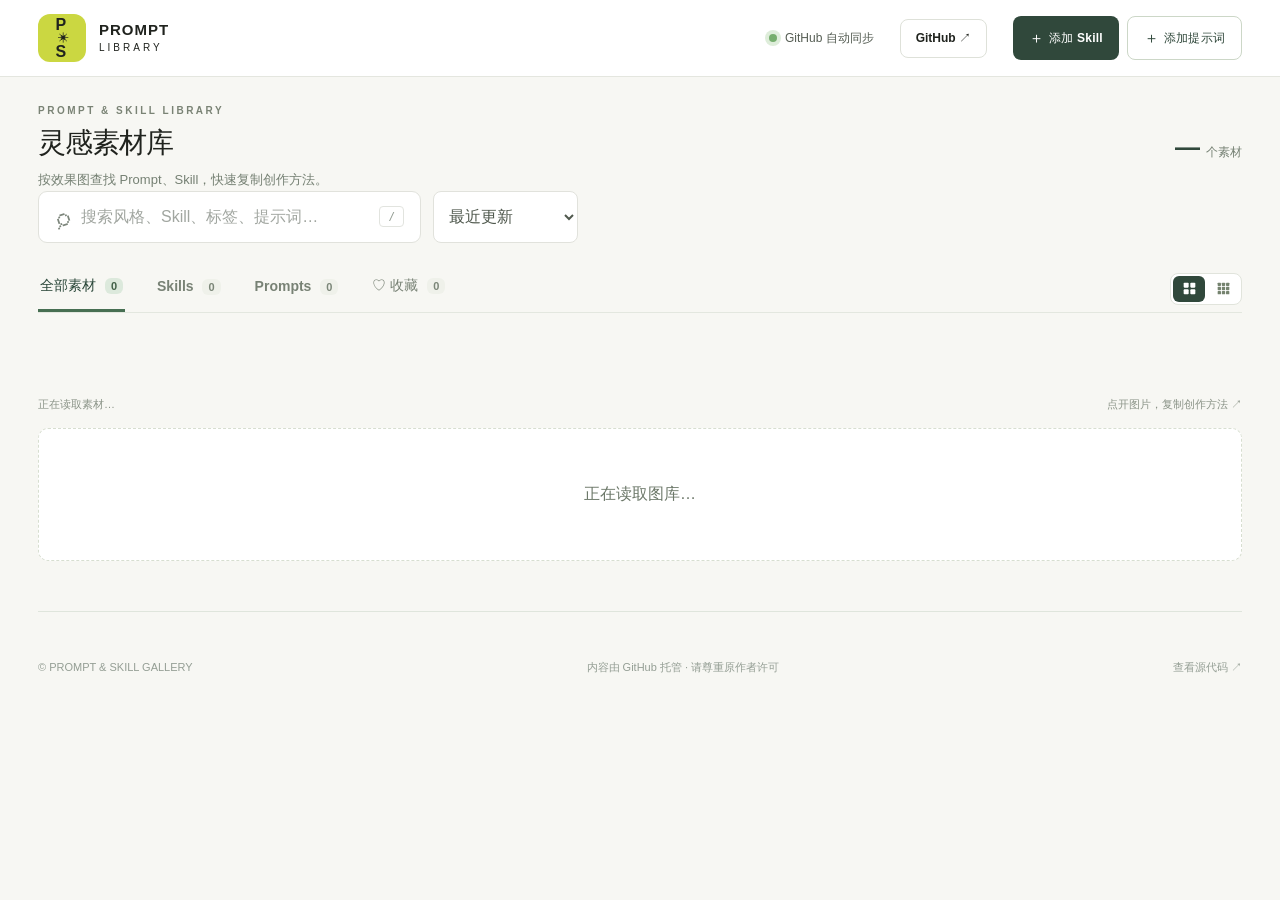
==== commit 685f9d21: "fix(ui): unify gallery editing entry in detail header" ====
--- a/site/index.html
+++ b/site/index.html
@@ -63,7 +63,6 @@
           <div id="source-box" class="source-box" hidden><span>UPSTREAM SOURCE</span><a id="upstream-link" href="#" target="_blank" rel="noopener">查看原始 Skill ↗</a><code id="upstream-sha"></code></div>
           <div class="action-stack"><button id="copy-primary" class="primary-action">复制完整内容</button><div class="secondary-actions"><button id="copy-text">仅复制原文</button><button id="download-file">下载文件</button></div></div>
           <p id="detail-note" class="detail-note"></p>
-          <div id="manage-box" class="manage-box" hidden><div><span class="manage-box-kicker">GALLERY MANAGEMENT</span><p>修改标题、标签、封面和效果图，支持多封面轮换。</p></div><button id="manage-skill" type="button" aria-haspopup="dialog" aria-controls="skill-manage-modal">管理</button></div>
           <div id="detail-related" class="related"></div>
           <div class="content-box"><div class="content-head"><h3 id="content-heading">完整内容</h3><a id="open-source" target="_blank" rel="noopener">在 GitHub 中打开 ↗</a></div><pre id="detail-content"></pre></div>
         </div>
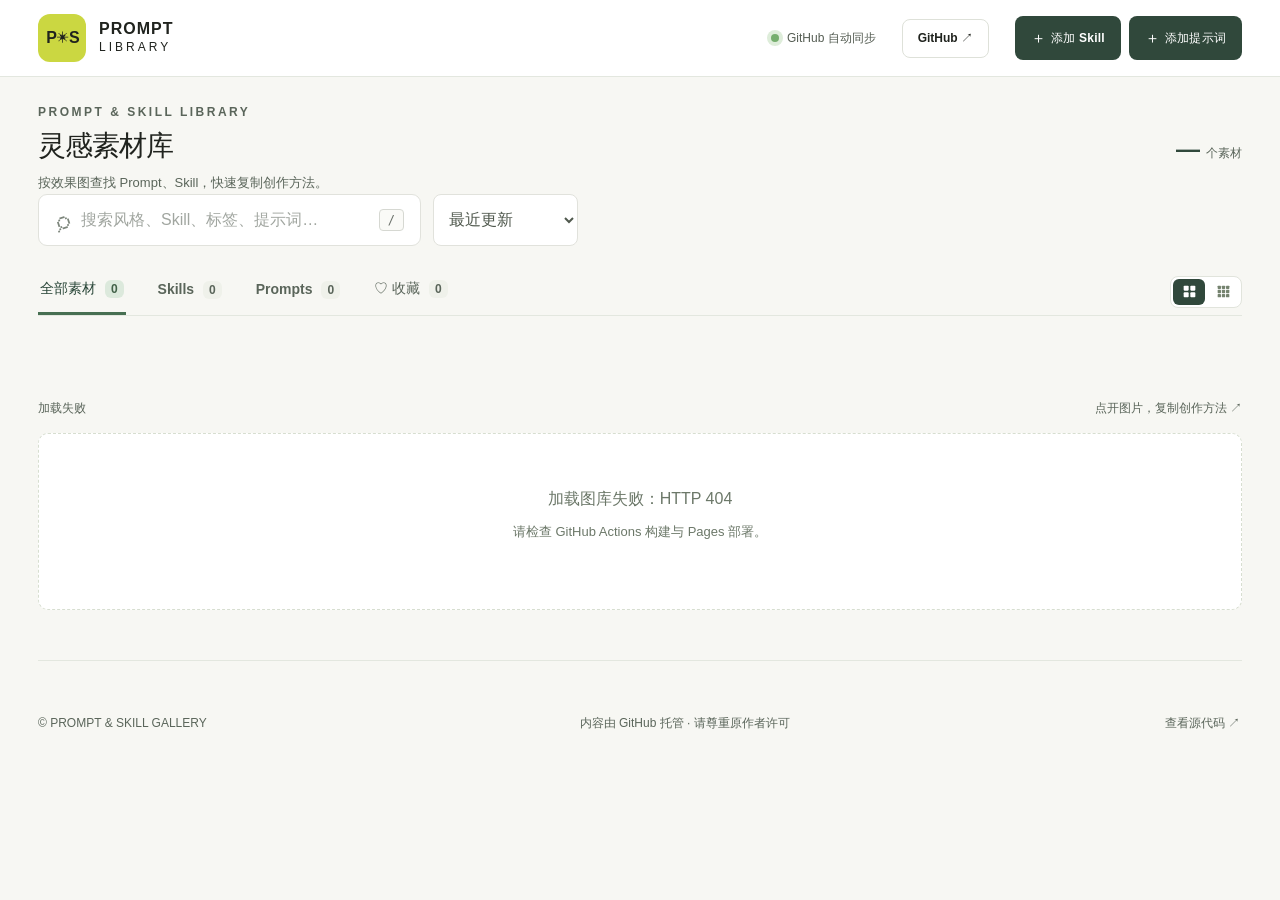
==== commit b4a35a39: "fix(gallery): improve card text and mobile labels" ====
--- a/site/index.html
+++ b/site/index.html
@@ -1,12 +1,13 @@
 <!doctype html>
-<html lang="zh-CN">
+<html lang="zh-CN" data-layout="grid">
 <head>
   <meta charset="utf-8">
   <meta name="viewport" content="width=device-width, initial-scale=1, viewport-fit=cover">
   <meta name="theme-color" content="#f6f5f1">
   <meta name="description" content="AI 生图 Prompt 和 Skill 素材库，按效果图查找，一键复制，关联上游自动同步。">
   <title>Prompt & Skill Gallery · 生图灵感库</title>
-  <link rel="stylesheet" href="./app.css">
+  <link rel="stylesheet" href="./tokens.css">
+<link rel="stylesheet" href="./app.css">
   <script src="./app.js" defer></script>
 </head>
 <body>
--- a/site/tokens.css
+++ b/site/tokens.css
@@ -0,0 +1,94 @@
+/* Prompt & Skill Gallery 设计变量。换主题只改这里。
+   页面 <head> 里先加载本文件，再加载 app.css。 */
+:root {
+  /* 颜色：按角色定义 */
+  --color-bg: #f7f7f3;                 /* 页面背景（暖白） */
+  --color-surface: #ffffff;            /* 卡片、弹层 */
+  --color-surface-2: #eff1ea;          /* 次一级表面、选中态底 */
+  --color-surface-3: #f9faf7;          /* 弹层内容面板 */
+  --color-surface-tint: #ecf3eb;       /* 绿调分组底（来源框、提示条） */
+  --color-text: #20231e;               /* 正文 */
+  --color-muted: #5a655a;              /* 次要文字（≥4.5:1 对比度） */
+  --color-line: #e1e2dc;               /* 输入框、控件边框 */
+  --color-line-soft: #e3e7df;          /* 分隔线 */
+  --color-primary: #30483b;            /* 主色：关键按钮、选中态 */
+  --color-primary-hover: #42664e;      /* 主色悬停 */
+  --color-primary-deep: #234b30;       /* 主色按下 */
+  --color-on-primary: #ffffff;         /* 主色上的文字 */
+  --color-focus: #e77e32;              /* 焦点环 */
+  --color-danger: #8d3b27;             /* 危险操作 */
+  --color-danger-bg: #fdf7f4;          /* 危险操作底 */
+  --color-danger-line: #ecd9d2;        /* 危险操作边框 */
+  --color-success: #76ae6e;            /* 在线状态点 */
+  --color-success-ring: #deedda;       /* 状态点光环 */
+  --color-badge: #cbd741;              /* 品牌方块、点缀 */
+
+  /* 字体 */
+  --font-sans: Inter, -apple-system, BlinkMacSystemFont, "Segoe UI", "PingFang SC", "Microsoft YaHei", sans-serif;
+  --font-mono: ui-monospace, SFMono-Regular, Menlo, Consolas, monospace;
+
+  /* 字号阶梯（≈1.2–1.25） */
+  --text-xs: 12px;
+  --text-sm: 12px;
+  --text-base: 13px;
+  --text-md: 14px;
+  --text-lg: 16px;
+  --text-xl: 24px;
+  --text-2xl: 28px;
+  --text-3xl: 40px;
+  --text-display: 56px;
+
+  /* 字重（400/500 系列用粗度表达，不再上 600+） */
+  --weight-regular: 400;
+  --weight-medium: 500;
+  --weight-bold: 850;
+  --weight-black: 950;
+
+  /* 行高 */
+  --leading-tight: 1.05;
+  --leading-snug: 1.3;
+  --leading-normal: 1.5;
+  --leading-loose: 1.75;
+
+  /* 间距（4 / 8 的倍数） */
+  --space-1: 4px;
+  --space-2: 8px;
+  --space-3: 12px;
+  --space-4: 16px;
+  --space-5: 24px;
+  --space-6: 32px;
+  --space-7: 48px;
+  --space-8: 64px;
+
+  /* 圆角 */
+  --radius-xs: 4px;
+  --radius-sm: 6px;
+  --radius-md: 8px;
+  --radius-lg: 9px;
+  --radius-xl: 12px;
+  --radius-panel: 15px;
+  --radius-full: 999px;
+
+  /* 阴影（低透明度、大模糊、带一点主色调） */
+  --shadow-sm: 0 2px 5px rgb(24 53 27 / 0.05);
+  --shadow-md: 0 9px 30px rgb(24 53 27 / 0.10);
+  --shadow-panel: 0 30px 100px rgb(9 28 14 / 0.31);
+  --shadow-modal: 0 10px 30px rgb(0 0 0 / 0.19);
+
+  /* 可调节维度（tweaks.json 里的滑块直接改这几个变量） */
+  --density: 1;                        /* 留白疏密倍数：卡片内边距、卡片间距、区块上边距 */
+  --radius-card: 11px;                 /* 卡片圆角 */
+  --text-card-title: 16px;             /* 卡片标题字号 */
+
+  /* 容器 */
+  --container: 1480px;
+  --gutter: 38px;
+
+  /* 动效 */
+  --ease: cubic-bezier(.2, .8, .2, 1);
+  --dur: 200ms;
+}
+
+@media (prefers-reduced-motion: reduce) {
+  :root { --dur: 0ms; }
+}
--- a/site/app.css
+++ b/site/app.css
@@ -1,116 +1,319 @@
-:root{font-family:Inter,-apple-system,BlinkMacSystemFont,"Segoe UI","PingFang SC","Microsoft YaHei",sans-serif;color:#20231e;background:#f7f7f3;font-synthesis:none}*{box-sizing:border-box}html{scroll-behavior:smooth}body{margin:0}button,input,select{font:inherit}button{cursor:pointer}a{color:inherit;text-decoration:none}button:focus-visible,a:focus-visible,input:focus-visible{outline:3px solid #e77e32;outline-offset:3px}button:disabled{opacity:.55;cursor:not-allowed}[hidden]{display:none!important}.topbar{border-bottom:1px solid #e4e6df;background:#fff;position:sticky;top:0;z-index:10}.topbar-inner{height:76px;max-width:1480px;margin:auto;padding:0 38px;display:flex;align-items:center;justify-content:space-between}.brand{display:flex;align-items:center;gap:13px}.brand-symbol{background:#cbd741;width:48px;height:48px;border-radius:12px;display:grid;place-content:center;font-size:16px;font-weight:900;letter-spacing:-2px;position:relative}.brand-symbol span{font-size:11px;align-self:center;margin:0 2px}.brand-text{font-size:15px;line-height:1.05;font-weight:950;letter-spacing:1px}.brand-text small{font-weight:500;letter-spacing:3px;font-size:10px}.top-right{display:flex;align-items:center;gap:26px;font-size:12px}.status{display:flex;align-items:center;gap:8px;color:#555d53}.status-dot{width:8px;height:8px;border-radius:50%;background:#76ae6e;box-shadow:0 0 0 4px #deedda}.repo-link{border:1px solid #dee1d9;padding:10px 15px;border-radius:8px;font-weight:650}.repo-link:hover{background:#eef0eb}.shell{max-width:1480px;padding:0 38px;margin:auto}.eyebrow{font-size:11px;letter-spacing:2.5px;color:#647054;font-weight:800;margin:0 0 17px}.eyebrow span{font-weight:500;color:#99a191}.workspace{padding-top:28px}.workspace-head,.result-info,.filters,.footer{display:flex;align-items:center;justify-content:space-between}.workspace-head{gap:26px;justify-content:flex-start}.workspace-head>div:first-child{flex:0 1 auto;min-width:0}.eyebrow.small{margin-bottom:8px;font-size:10px;color:#7a8375}.workspace h2{margin:0;font-weight:900;font-size:28px;letter-spacing:-1px}.workspace-intro{margin:8px 0 0;font-size:13px;line-height:1.6;color:#758073}.workspace-count{display:flex;align-items:baseline;gap:6px;white-space:nowrap;color:#758073;font-size:12px;margin-left:auto;flex:none}.workspace-count strong{font-size:25px;line-height:1;color:#30483b;font-weight:900}.tools{flex:1 1 320px;min-width:0;max-width:540px;margin:0;display:flex;gap:12px}.search{border:1px solid #e1e2dc;background:#fff;display:flex;align-items:center;padding:0 16px;border-radius:9px;flex:1;height:52px;gap:10px}.search>span{font-size:28px;color:#7c857b;line-height:1;transform:rotate(-18deg)}.search input{border:0;outline:0!important;background:transparent;flex:1;min-width:0;color:#1e281c}.search input::placeholder{color:#a1a6a0}.search kbd{border-radius:4px;border:1px solid #e2e4df;color:#919b91;padding:3px 8px;font-size:11px}.tools select{width:145px;background:#fff;border:1px solid #e1e2dc;border-radius:8px;padding:0 11px;color:#50594e}.tabs-row{display:flex;align-items:flex-end;justify-content:space-between;gap:16px;border-bottom:1px solid #e3e7df;margin:30px 0 20px}.tabs{display:flex;flex:1;min-width:0;gap:30px;margin:0;overflow-x:auto;scrollbar-width:none}.view-switch{flex:none;display:flex;gap:2px;margin-bottom:7px;padding:2px;border:1px solid #e1e4dc;border-radius:8px;background:#fff}.view-switch button{display:grid;place-items:center;width:32px;height:26px;padding:0;border:0;border-radius:6px;background:transparent;color:#75836f}.view-switch button:hover{background:#eef0eb;color:#3d5a45}.view-switch button[aria-pressed="true"]{background:#30483b;color:#fff}.view-switch svg{width:15px;height:15px;display:block}.view-switch-inline{display:none}.tabs button{border:0;border-bottom:3px solid transparent;background:transparent;color:#788275;white-space:nowrap;padding:0 2px 14px;font-size:14px;font-weight:700}.tabs button.active{color:#294638;border-bottom-color:#476f52}.tabs button span{margin-left:5px;background:#eff1ea;color:#7b8678;padding:2px 6px;border-radius:6px;font-size:11px}.tabs button.active span{background:#dce9dc;color:#426148}.filters{min-height:44px;gap:10px}.categories{display:flex;gap:8px;flex-wrap:wrap}.categories button,.clear{border:1px solid #e1e4dc;border-radius:18px;background:#fff;padding:8px 15px;font-size:12px;color:#6a7467}.categories button.active{background:#30483b;color:#fff;border-color:#30483b}.categories .count{opacity:.6;margin-left:5px}.clear{border:0;background:transparent;color:#a2623f}.result-info{color:#8b9488;font-size:11px;margin:20px 0 16px}.gallery{display:grid;grid-template-columns:repeat(4,minmax(0,1fr));gap:20px}.gallery[data-view="small"]{grid-template-columns:repeat(10,minmax(0,1fr));gap:12px}.gallery[data-view="small"] .gallery-card{border-radius:9px;display:flex;flex-direction:column}.gallery[data-view="small"] .gallery-card-open{flex:1}.gallery[data-view="small"] .image-label{left:7px;top:7px;padding:4px 6px;font-size:8px;letter-spacing:.6px}.gallery[data-view="small"] .card-details{padding:8px 8px 0}.gallery[data-view="small"] .card-details h3{margin:0;font-size:12px;line-height:1.35;display:-webkit-box;-webkit-line-clamp:2;-webkit-box-orient:vertical;overflow:hidden;text-wrap:balance}.gallery[data-view="small"] .card-details p{display:none}.gallery[data-view="small"] .card-foot{padding:5px 6px 7px;justify-content:flex-end;margin-top:auto}.gallery[data-view="small"] .chips{display:none}.gallery[data-view="small"] .favorite-button{font-size:17px;min-width:28px;min-height:28px;padding:0;display:grid;place-items:center}.gallery-card{min-width:0;background:white;border:1px solid #ecede7;border-radius:11px;overflow:hidden;box-shadow:0 2px 5px #18351b09;transition:transform .2s,box-shadow .2s}.gallery-card:hover{transform:translateY(-4px);box-shadow:0 9px 30px #18351b18}.gallery-card-open{width:100%;border:0;background:transparent;padding:0;text-align:left;display:block;color:inherit}.image-wrap{height:auto;aspect-ratio:3/4;position:relative;overflow:hidden;background:#e2e6dc}.image-wrap img{width:100%;height:100%;object-fit:cover;transition:transform .3s}.gallery-card:hover .image-wrap img{transform:scale(1.03)}.image-label{position:absolute;left:12px;top:12px;background:#fffef8eb;padding:7px 10px;color:#3c503f;font-size:10px;font-weight:850;letter-spacing:1px;border-radius:4px}.card-details{padding:16px 16px 4px}.card-details h3{margin:0 0 8px;font-size:16px;line-height:1.4;font-weight:850}.card-details p{margin:0;font-size:12px;line-height:1.6;color:#929c91;min-height:36px;display:-webkit-box;-webkit-line-clamp:2;-webkit-box-orient:vertical;overflow:hidden}.card-foot{display:flex;align-items:center;justify-content:space-between;padding:10px 16px 14px;gap:5px}.chips{display:flex;gap:5px;overflow:hidden}.chip{font-size:10px;color:#687d64;background:#f0f3ea;padding:5px 7px;border-radius:4px;white-space:nowrap}.favorite-button{border:0;background:transparent;font-size:25px;color:#8d9991;padding:0 3px}.favorite-button.active{color:#d57555}.image-fallback{display:grid;place-items:center;height:100%;font-size:48px;color:#929c90}.empty{padding:55px 25px;background:#fff;border:1px dashed #d7ded0;grid-column:1/-1;text-align:center;border-radius:10px;color:#6c7869}.empty p{font-size:13px}.footer{padding:48px 0;margin-top:50px;border-top:1px solid #dfe5dc;color:#949e94;font-size:11px;gap:15px}.footer a:hover{color:#2f613f}.modal{position:fixed;inset:0;z-index:50;display:flex;align-items:center;justify-content:center;padding:24px}.modal-backdrop{position:absolute;inset:0;background:#152019b8;backdrop-filter:blur(5px)}.modal-panel{position:relative;background:#f9faf7;max-width:1240px;width:100%;max-height:94vh;border-radius:15px;overflow:auto;box-shadow:0 30px 100px #091c0e50}.modal-top{position:sticky;top:0;height:64px;background:#fff;z-index:3;border-bottom:1px solid #e4e9df;display:flex;align-items:center;justify-content:space-between;padding:0 26px;font-size:11px;letter-spacing:1.5px;font-weight:900;color:#69806d}.modal-top button{background:#f2f4ef;border:0;border-radius:50%;width:34px;height:34px;font-size:16px}.modal-layout{display:grid;grid-template-columns:48% 52%}.preview-pane{padding:25px;background:#e5e9df;position:sticky;top:64px;align-self:start;max-height:calc(94vh - 64px);overflow:auto}.detail-hero{background:#dfe4d9;border-radius:7px;min-height:260px;display:grid;place-content:center;color:#7b877a;overflow:hidden}.detail-hero img{width:100%;height:auto;max-height:65vh;object-fit:contain;display:block}.thumbs{display:flex;gap:10px;margin-top:12px;overflow:auto}.thumbs button{width:74px;height:74px;flex:none;overflow:hidden;padding:0;border:3px solid transparent;border-radius:6px}.thumbs button.active{border-color:#658263}.thumbs img{width:100%;height:100%;object-fit:cover}.info-pane{padding:30px 34px 40px;min-width:0}.info-pane h2{font-size:clamp(24px,2.2vw,35px);margin:0 0 9px;letter-spacing:-1px}.description{color:#7a8679;font-size:13px;line-height:1.8;margin:0 0 17px}.detail-tags{display:flex;gap:7px;flex-wrap:wrap}.detail-tags span{background:#e9eee5;color:#5d755b;padding:7px 10px;border-radius:6px;font-size:11px}.detail-meta{display:grid;grid-template-columns:1fr 1fr;margin:22px 0;padding:16px 0;border-top:1px solid #e1e6dc;border-bottom:1px solid #e1e6dc;gap:12px}.detail-meta div{display:flex;flex-direction:column;gap:5px;color:#8a9589;font-size:11px}.detail-meta strong{color:#2f3b2f;font-size:13px}.source-box{border-radius:8px;background:#ecf3eb;padding:15px 16px;margin-bottom:18px;display:flex;flex-direction:column;gap:8px}.source-box span{font-size:10px;letter-spacing:1.4px;color:#6e886d;font-weight:850}.source-box a{color:#295b3c;font-size:13px;font-weight:800}.source-box code{font-size:11px;color:#889888;overflow-wrap:anywhere}.action-stack{display:grid;gap:10px}.action-stack button{border-radius:8px;min-height:46px;font-weight:800;font-size:13px}.primary-action{background:#345741;color:#fff;border:0}.primary-action:hover{background:#234b30}.secondary-actions{display:grid;grid-template-columns:1fr 1fr;gap:10px}.secondary-actions button{background:#fff;color:#415a44;border:1px solid #dce3d9}.detail-note{font-size:11px;color:#899689;line-height:1.65;margin:12px 0 25px}.related{display:grid;gap:6px}.related button{border:0;background:#eef2e9;text-align:left;color:#4c6750;padding:11px;font-size:12px;border-radius:6px}.content-box{border:1px solid #e2e6df;border-radius:8px;overflow:hidden;background:#fff;margin-top:22px}.content-head{display:flex;justify-content:space-between;align-items:center;padding:12px 15px;border-bottom:1px solid #e6ebe2}.content-head h3{margin:0;font-size:12px}.content-head a{font-size:11px;color:#6c8869}.content-box pre{margin:0;padding:17px;max-height:360px;overflow:auto;white-space:pre-wrap;overflow-wrap:anywhere;line-height:1.75;font-size:12px;color:#566151}.toast{position:fixed;bottom:25px;left:50%;transform:translateX(-50%);background:#2b4c35;color:white;padding:13px 25px;border-radius:8px;z-index:100;font-size:13px;box-shadow:0 10px 30px #0003;max-width:90vw;text-align:center}@media(max-width:1200px){.gallery[data-view="small"]{grid-template-columns:repeat(8,minmax(0,1fr));gap:11px}}@media(max-width:1050px){.gallery{grid-template-columns:repeat(3,minmax(0,1fr))}.gallery[data-view="small"]{grid-template-columns:repeat(6,minmax(0,1fr));gap:10px}.modal-layout{grid-template-columns:45% 55%}.info-pane{padding:25px}}@media(max-width:900px){.workspace-head{gap:14px}.tools select{width:110px}}@media(max-width:750px){.topbar-inner{height:63px;padding:0 16px}.brand-symbol{width:40px;height:40px}.status{display:none}.shell{padding:0 16px}.workspace{padding-top:18px}.workspace-head{align-items:flex-start;gap:12px;flex-wrap:wrap}.workspace-head>div:first-child{flex:1 1 auto}.workspace-intro{font-size:12px}.workspace-count{order:2;margin-top:25px}.workspace-count strong{font-size:21px}.workspace h2{font-size:24px}.tools{order:3;flex:1 0 100%;max-width:none;margin:18px 0 0}.tools select{width:110px}.search{height:46px;padding:0 10px}.search kbd{display:none}.tabs-row{margin-top:24px;gap:10px}.tabs{gap:18px}.tabs button{font-size:12px}.gallery{grid-template-columns:repeat(2,minmax(0,1fr));gap:11px}.gallery[data-view="small"]{grid-template-columns:repeat(3,minmax(0,1fr));gap:9px}.gallery[data-view="small"] .image-label{left:6px;top:6px;padding:3px 5px;font-size:8px;letter-spacing:.4px}.gallery[data-view="small"] .card-details{padding:7px 7px 0}.gallery[data-view="small"] .card-details h3{font-size:11px;line-height:1.3;text-wrap:wrap}.gallery[data-view="small"] .card-foot{padding:3px 5px 5px}.gallery[data-view="small"] .favorite-button{font-size:15px;min-width:24px;min-height:24px}.view-switch button{width:32px;height:28px}.view-switch-tabs{display:none}.view-switch-inline{display:flex;margin:0}.card-details{padding:12px 10px 0}.card-details h3{font-size:13px}.card-details p{font-size:11px;min-height:32px}.card-foot{padding:9px 10px 10px}.chip{font-size:9px}.result-info{margin:16px 0 12px}.result-info span:nth-child(2){display:none}.footer{padding:24px 0;flex-wrap:wrap}.modal{padding:0}.modal-panel{max-height:100dvh;height:100dvh;border-radius:0}.modal-top{height:53px;padding:0 15px}.modal-layout{display:block}.preview-pane{position:static;max-height:none;padding:15px}.detail-hero img{max-height:55vh}.info-pane{padding:20px 17px 28px}.info-pane h2{font-size:26px}.content-box pre{max-height:330px}.thumbs button{width:58px;height:58px}}@media(max-width:350px){.gallery{grid-template-columns:1fr}.gallery[data-view="small"]{grid-template-columns:repeat(2,minmax(0,1fr));gap:8px}}
-
-/* GitHub Skill import: header trigger + dialog */
-.import-trigger{display:inline-flex;align-items:center;justify-content:center;gap:5px;min-height:44px;padding:0 16px;border:0;border-radius:8px;background:#30483b;color:#fff;font-size:12px;font-weight:800;letter-spacing:.2px;white-space:nowrap;transition:background .18s ease,transform .18s ease}
-.import-trigger:hover{background:#42664e}
+/* Prompt & Skill Gallery 样式。所有颜色 / 字号 / 圆角 / 阴影 / 间距都来自 tokens.css。 */
+:root{--ink-soft:var(--color-muted);font-family:var(--font-sans);color:var(--color-text);background:var(--color-bg);font-synthesis:none}
+*{box-sizing:border-box}
+html{scroll-behavior:smooth}
+body{margin:0}
+button,input,select{font:inherit}
+button{cursor:pointer}
+a{color:inherit;text-decoration:none}
+button:focus-visible,a:focus-visible,input:focus-visible{outline:3px solid var(--color-focus);outline-offset:3px}
+button:disabled{opacity:.55;cursor:not-allowed}
+[hidden]{display:none!important}
+
+/* 顶栏与品牌 */
+.topbar{border-bottom:1px solid var(--color-line-soft);background:var(--color-surface);position:sticky;top:0;z-index:10}
+.topbar-inner{height:76px;max-width:var(--container);margin:auto;padding:0 var(--gutter);display:flex;align-items:center;justify-content:space-between}
+.brand{display:flex;align-items:center;gap:13px}
+.brand-symbol{background:var(--color-badge);width:48px;height:48px;border-radius:var(--radius-xl);display:flex;align-items:center;justify-content:center;white-space:nowrap;font-size:var(--text-lg);font-weight:900;letter-spacing:-2px;position:relative}
+.brand-symbol span{font-size:var(--text-xs);align-self:center;margin:0 2px}
+.brand-text{font-size:var(--text-lg);line-height:var(--leading-tight);font-weight:950;letter-spacing:1px}
+.brand-text small{font-weight:500;letter-spacing:3px;font-size:var(--text-xs)}
+.top-right{display:flex;align-items:center;gap:26px;font-size:var(--text-xs)}
+.status{display:flex;align-items:center;gap:8px;color:#555d53}
+.status-dot{width:8px;height:8px;border-radius:50%;background:var(--color-success);box-shadow:0 0 0 4px var(--color-success-ring)}
+.repo-link{border:1px solid #dee1d9;padding:10px 15px;border-radius:var(--radius-md);font-weight:650}
+.repo-link:hover{background:#eef0eb}
+
+/* 工作区标题 */
+.shell{max-width:var(--container);padding:0 var(--gutter);margin:auto}
+.eyebrow{font-size:var(--text-xs);letter-spacing:2.5px;color:#647054;font-weight:800;margin:0 0 17px}
+.eyebrow span{font-weight:500;color:#99a191}
+.workspace{padding-top:calc(28px * var(--density))}
+.workspace-head,.result-info,.filters,.footer{display:flex;align-items:center;justify-content:space-between}
+.workspace-head{gap:26px;justify-content:flex-start}
+.workspace-head>div:first-child{flex:0 1 auto;min-width:0}
+.eyebrow.small{margin-bottom:8px;font-size:var(--text-xs);color:var(--ink-soft)}
+.workspace h2{margin:0;font-weight:900;font-size:28px;letter-spacing:-1px}
+.workspace-intro{margin:8px 0 0;font-size:var(--text-base);line-height:1.6;color:var(--ink-soft)}
+.workspace-count{display:flex;align-items:baseline;gap:6px;white-space:nowrap;color:var(--ink-soft);font-size:var(--text-sm);margin-left:auto;flex:none}
+.workspace-count strong{font-size:var(--text-xl);line-height:1;color:var(--color-primary);font-weight:900}
+
+/* 搜索与筛选 */
+.tools{flex:1 1 320px;min-width:0;max-width:540px;margin:0;display:flex;gap:12px}
+.search{border:1px solid var(--color-line);background:var(--color-surface);display:flex;align-items:center;padding:0 16px;border-radius:9px;flex:1;min-height:52px;height:52px;gap:10px;align-self:stretch}
+.search>span{font-size:28px;color:#7c857b;line-height:1;transform:rotate(-18deg)}
+.search input{border:0;outline:0!important;background:transparent;flex:1;min-width:0;align-self:stretch;color:#1e281c}
+.search input::placeholder{color:#a1a6a0}
+.search kbd{border-radius:var(--radius-xs);border:1px solid #d6d8d2;color:#6a706a;padding:3px 8px;font-size:var(--text-xs);background:#fafaf7}
+.tools select{width:145px;background:var(--color-surface);border:1px solid var(--color-line);border-radius:var(--radius-md);padding:0 11px;color:#50594e}
+.tabs-row{display:flex;align-items:flex-end;justify-content:space-between;gap:16px;border-bottom:1px solid var(--color-line-soft);margin:30px 0 20px}
+.tabs{display:flex;flex:1;min-width:0;gap:30px;margin:0;overflow-x:auto;scrollbar-width:none}
+.view-switch{flex:none;display:flex;gap:2px;margin-bottom:7px;padding:2px;border:1px solid #e1e4dc;border-radius:var(--radius-md);background:var(--color-surface)}
+.view-switch button{display:grid;place-items:center;width:32px;height:26px;padding:0;border:0;border-radius:var(--radius-sm);background:transparent;color:#75836f}
+.view-switch button:hover{background:#eef0eb;color:#3d5a45}
+.view-switch button[aria-pressed="true"]{background:var(--color-primary);color:var(--color-on-primary)}
+.view-switch svg{width:15px;height:15px;display:block}
+.view-switch-inline{display:none}
+.tabs button{border:0;border-bottom:3px solid transparent;background:transparent;color:var(--ink-soft);white-space:nowrap;padding:0 2px 14px;font-size:14px;font-weight:700}
+.tabs button.active{color:#294638;border-bottom-color:#476f52}
+.tabs button span{margin-left:5px;background:var(--color-surface-2);color:var(--ink-soft);padding:2px 6px;border-radius:6px;font-size:var(--text-sm)}
+.tabs button.active span{background:#dce9dc;color:#426148}
+.filters{min-height:44px;gap:10px}
+.categories{display:flex;gap:8px;flex-wrap:wrap}
+.categories button,.clear{border:1px solid #e1e4dc;border-radius:18px;background:var(--color-surface);padding:8px 15px;font-size:var(--text-sm);color:#6a7467}
+.categories button.active{background:var(--color-primary);color:var(--color-on-primary);border-color:var(--color-primary)}
+.categories button.active .count{opacity:.85;color:var(--color-on-primary)}
+.categories .count{opacity:.85;margin-left:5px;color:#566155}
+.clear{border:0;background:transparent;color:#a2623f}
+.result-info{color:var(--color-muted);font-size:var(--text-sm);margin:20px 0 16px}
+
+/* 图库卡片 */
+.gallery{display:grid;grid-template-columns:repeat(4,minmax(0,1fr));gap:calc(20px * var(--density))}
+.gallery[data-view="small"]{grid-template-columns:repeat(10,minmax(0,1fr));gap:12px}
+.gallery[data-view="small"] .gallery-card{border-radius:calc(var(--radius-card) - 2px);display:flex;flex-direction:column}
+.gallery[data-view="small"] .gallery-card-open{flex:1}
+.gallery[data-view="small"] .image-label{left:7px;top:7px;padding:4px 6px;font-size:var(--text-xs);letter-spacing:.6px}
+.gallery[data-view="small"] .card-details{padding:8px 8px 0}
+.gallery[data-view="small"] .card-details h3{margin:0;font-size:var(--text-sm);line-height:1.35;display:-webkit-box;-webkit-line-clamp:2;-webkit-box-orient:vertical;overflow:hidden;text-wrap:balance}
+.gallery[data-view="small"] .card-details p{display:none}
+.gallery[data-view="small"] .card-foot{padding:5px 6px 7px;justify-content:flex-end;margin-top:auto;flex-wrap:nowrap}
+.gallery[data-view="small"] .chips{display:none}
+.gallery[data-view="small"] .favorite-button{font-size:16px;min-width:28px;min-height:28px;padding:0;display:grid;place-items:center}
+.gallery-card{min-width:0;background:var(--color-surface);border:1px solid #ecede7;border-radius:var(--radius-card);overflow:hidden;box-shadow:var(--shadow-sm);transition:transform .2s,box-shadow .2s}
+.gallery-card:hover{transform:translateY(-4px);box-shadow:var(--shadow-md)}
+.gallery-card-open{width:100%;border:0;background:transparent;padding:0;text-align:left;display:block;color:inherit}
+.image-wrap{height:auto;aspect-ratio:3/4;position:relative;overflow:hidden;background:#e2e6dc}
+.image-wrap img{width:100%;height:100%;object-fit:cover;transition:transform .3s}
+.gallery-card:hover .image-wrap img{transform:scale(1.03)}
+.image-label{position:absolute;left:12px;top:12px;background:#fffef8eb;padding:7px 10px;color:#3c503f;font-size:var(--text-sm);font-weight:850;letter-spacing:1px;border-radius:var(--radius-xs)}
+.card-details{padding:calc(var(--space-4) * var(--density)) calc(var(--space-4) * var(--density)) calc(var(--space-1) * var(--density))}
+.card-details h3{margin:0 0 8px;font-size:var(--text-card-title);line-height:1.4;font-weight:850;display:-webkit-box;-webkit-line-clamp:1;-webkit-box-orient:vertical;overflow:hidden;text-overflow:ellipsis;overflow-wrap:anywhere}
+.card-details p{margin:8px 0 0;font-size:var(--text-sm);line-height:1.6;color:var(--color-muted);min-height:36px;display:-webkit-box;-webkit-line-clamp:2;-webkit-box-orient:vertical;overflow:hidden;overflow-wrap:anywhere}
+.card-foot{display:flex;align-items:center;justify-content:space-between;padding:calc(10px * var(--density)) calc(var(--space-4) * var(--density)) calc(14px * var(--density));gap:5px;flex-wrap:wrap}
+.chips{display:flex;gap:5px;overflow:hidden;flex:1 1 auto;min-width:0}
+.chip{font-size:var(--text-sm);color:var(--color-muted);background:#f0f3ea;padding:5px 7px;border-radius:var(--radius-xs);white-space:nowrap}
+.favorite-button{border:0;background:transparent;font-size:24px;color:#8d9991;padding:0 3px;min-width:28px;min-height:28px}
+.favorite-button.active{color:#d57555}
+.image-fallback{display:grid;place-items:center;height:100%;font-size:48px;color:#929c90}
+.empty{padding:55px 25px;background:var(--color-surface);border:1px dashed #d7ded0;grid-column:1/-1;text-align:center;border-radius:10px;color:#6c7869}
+.empty p{font-size:var(--text-base)}
+.footer{padding:48px 0;margin-top:50px;border-top:1px solid var(--color-line-soft);color:var(--color-muted);font-size:var(--text-sm);gap:15px}
+.footer a{display:inline-block;padding:6px 2px}
+.footer a:hover{color:#2f613f}
+
+/* 详情弹窗 */
+.modal{position:fixed;inset:0;z-index:50;display:flex;align-items:center;justify-content:center;padding:24px}
+.modal-backdrop{position:absolute;inset:0;background:#152019b8;backdrop-filter:blur(5px)}
+.modal-panel{position:relative;background:var(--color-surface-3);max-width:1240px;width:100%;max-height:94vh;border-radius:15px;overflow:auto;box-shadow:var(--shadow-panel)}
+.modal-top{position:sticky;top:0;height:64px;background:var(--color-surface);z-index:3;border-bottom:1px solid #e4e9df;display:flex;align-items:center;justify-content:space-between;padding:0 26px;font-size:var(--text-sm);letter-spacing:1.5px;font-weight:900;color:#69806d}
+.modal-top button{background:#f2f4ef;border:0;border-radius:50%;width:34px;height:34px;font-size:16px}
+.modal-layout{display:grid;grid-template-columns:48% 52%}
+.preview-pane{padding:25px;background:#e5e9df;position:sticky;top:64px;align-self:start;max-height:calc(94vh - 64px);overflow:auto}
+.detail-hero{background:#dfe4d9;border-radius:7px;min-height:260px;display:grid;place-content:center;color:#7b877a;overflow:hidden}
+.detail-hero img{width:100%;height:auto;max-height:65vh;object-fit:contain;display:block}
+.thumbs{display:flex;gap:10px;margin-top:12px;overflow:auto}
+.thumbs button{width:74px;height:74px;flex:none;overflow:hidden;padding:0;border:3px solid transparent;border-radius:6px}
+.thumbs button.active{border-color:#658263}
+.thumbs img{width:100%;height:100%;object-fit:cover}
+.info-pane{padding:30px 34px 40px;min-width:0}
+.info-pane h2{font-size:var(--text-2xl);margin:0 0 9px;letter-spacing:-1px}
+.description{color:#7a8679;font-size:var(--text-base);line-height:1.8;margin:0 0 17px}
+.detail-tags{display:flex;gap:7px;flex-wrap:wrap}
+.detail-tags span{background:#e9eee5;color:#5d755b;padding:7px 10px;border-radius:6px;font-size:var(--text-sm)}
+.detail-meta{display:grid;grid-template-columns:1fr 1fr;margin:22px 0;padding:16px 0;border-top:1px solid var(--color-line-soft);border-bottom:1px solid var(--color-line-soft);gap:12px}
+.detail-meta div{display:flex;flex-direction:column;gap:5px;color:#8a9589;font-size:var(--text-sm)}
+.detail-meta strong{color:#2f3b2f;font-size:var(--text-base)}
+.source-box{border-radius:var(--radius-md);background:var(--color-surface-tint);padding:15px 16px;margin-bottom:18px;display:flex;flex-direction:column;gap:8px}
+.source-box span{font-size:var(--text-sm);letter-spacing:1.4px;color:#6e886d;font-weight:850}
+.source-box a{color:#295b3c;font-size:var(--text-base);font-weight:800}
+.source-box code{font-size:var(--text-sm);color:#889888;overflow-wrap:anywhere}
+.action-stack{display:grid;gap:10px}
+.action-stack button{border-radius:var(--radius-md);min-height:46px;font-weight:800;font-size:var(--text-base)}
+.primary-action{background:var(--color-primary);color:var(--color-on-primary);border:0}
+.primary-action:hover{background:var(--color-primary-deep)}
+.secondary-actions{display:grid;grid-template-columns:1fr 1fr;gap:10px}
+.secondary-actions button{background:var(--color-surface);color:#415a44;border:1px solid #dce3d9}
+.detail-note{font-size:var(--text-sm);color:#899689;line-height:1.65;margin:12px 0 25px}
+.related{display:grid;gap:6px}
+.related button{border:0;background:#eef2e9;text-align:left;color:#4c6750;padding:11px;font-size:var(--text-sm);border-radius:6px}
+.content-box{border:1px solid #e2e6df;border-radius:var(--radius-md);overflow:hidden;background:var(--color-surface);margin-top:22px}
+.content-head{display:flex;justify-content:space-between;align-items:center;padding:12px 15px;border-bottom:1px solid #e6ebe2}
+.content-head h3{margin:0;font-size:var(--text-sm)}
+.content-head a{display:inline-block;padding:6px 2px;font-size:var(--text-sm);color:#6c8869}
+.content-box pre{margin:0;padding:17px;white-space:pre-wrap;overflow-wrap:anywhere;line-height:1.75;font-size:var(--text-sm);color:#566151}
+.toast{position:fixed;bottom:25px;left:50%;transform:translateX(-50%);background:#2b4c35;color:white;padding:13px 25px;border-radius:var(--radius-md);z-index:100;font-size:var(--text-base);box-shadow:var(--shadow-modal);max-width:90vw;text-align:center}
+
+/* 卡片排法（tweaks.json 的 data-layout；只在宽屏生效，不覆盖移动端断点） */
+@media(min-width:1051px){
+  [data-layout="wide"] .gallery{grid-template-columns:repeat(3,minmax(0,1fr))}
+  [data-layout="dense"] .gallery{grid-template-columns:repeat(5,minmax(0,1fr))}
+}
+
+/* 多封面圆点切换（透明圆点贴在封面底部） */
+.card-carousel-dots{position:absolute;top:0;left:0;right:0;z-index:4;aspect-ratio:3/4;display:flex;align-items:flex-end;justify-content:center;gap:0;padding-bottom:9px;pointer-events:none}
+.card-carousel-dots button{pointer-events:auto;display:grid;place-items:center;width:24px;height:24px;padding:0;border:0;border-radius:50%;background:transparent;cursor:pointer}
+.card-carousel-dots button::before{content:"";width:7px;height:7px;border-radius:50%;background:rgba(255,255,255,.42);box-shadow:0 0 0 1px rgba(9,28,14,.18),0 1px 3px rgba(9,28,14,.45);transition:background .2s,transform .2s}
+.card-carousel-dots button:hover::before,.card-carousel-dots button:focus-visible::before{background:rgba(255,255,255,.78)}
+.card-carousel-dots button:focus-visible{outline:3px solid var(--color-focus);outline-offset:1px}
+.card-carousel-dots button[aria-current="true"]::before{background:#fff;transform:scale(1.25)}
+
+/* 断点 */
+@media(max-width:1200px){.gallery[data-view="small"]{grid-template-columns:repeat(8,minmax(0,1fr));gap:11px}}
+@media(max-width:1050px){.gallery{grid-template-columns:repeat(3,minmax(0,1fr))}.gallery[data-view="small"]{grid-template-columns:repeat(6,minmax(0,1fr));gap:10px}.modal-layout{grid-template-columns:45% 55%}.info-pane{padding:25px}}
+@media(max-width:900px){.workspace-head{gap:14px}.tools select{width:110px}}
+@media(max-width:750px){
+  .topbar-inner{height:63px;padding:0 16px}
+  .brand-symbol{width:40px;height:40px}
+  .status{display:none}
+  .shell{padding:0 16px}
+  .workspace{padding-top:18px}
+  .workspace-head{align-items:flex-start;gap:12px;flex-wrap:wrap}
+  .workspace-head>div:first-child{flex:1 1 auto}
+  .workspace-intro{font-size:var(--text-xs)}
+  .workspace-count{order:2;margin-top:25px}
+  .workspace-count strong{font-size:var(--text-xl)}
+  .workspace h2{font-size:var(--text-xl)}
+  .tools{order:3;flex:1 0 100%;max-width:none;margin:18px 0 0}
+  .tools select{width:110px}
+  .search{height:46px;padding:0 10px}
+  .search kbd{display:none}
+  .tabs-row{margin-top:24px;gap:10px}
+  .tabs{gap:18px}
+  .tabs button{font-size:var(--text-xs)}
+  .gallery{grid-template-columns:repeat(2,minmax(0,1fr));gap:11px}
+  .gallery[data-view="small"]{grid-template-columns:repeat(3,minmax(0,1fr));gap:9px}
+  .gallery[data-view="small"] .image-label{left:6px;top:6px;padding:3px 5px;font-size:var(--text-xs);letter-spacing:.4px}
+  .gallery[data-view="small"] .card-details{padding:7px 7px 0}
+  .gallery[data-view="small"] .card-details h3{font-size:var(--text-xs);line-height:1.3;text-wrap:wrap}
+  .gallery[data-view="small"] .card-foot{padding:3px 5px 5px}
+  .gallery[data-view="small"] .favorite-button{font-size:16px;min-width:24px;min-height:24px}
+  .view-switch button{width:32px;height:28px}
+  .view-switch-tabs{display:none}
+  .view-switch-inline{display:flex;margin:0}
+  .card-details{padding:12px 10px 0}
+  .card-details h3{font-size:var(--text-base)}
+  .card-details p{font-size:var(--text-sm);min-height:32px}
+  .card-foot{padding:9px 10px 10px}
+  .chip{font-size:var(--text-sm)}
+  .result-info{margin:16px 0 12px}
+  .result-info span:nth-child(2){display:none}
+  .footer{padding:24px 0;flex-wrap:wrap}
+  .modal{padding:0}
+  .modal-panel{max-height:100dvh;height:100dvh;border-radius:0}
+  .modal-top{height:53px;padding:0 15px}
+  .modal-layout{display:block}
+  .preview-pane{position:static;max-height:none;padding:15px}
+  .detail-hero img{max-height:55vh}
+  .info-pane{padding:20px 17px 28px}
+  .info-pane h2{font-size:var(--text-xl)}
+  .thumbs button{width:58px;height:58px}
+}
+@media(max-width:350px){.gallery{grid-template-columns:1fr}.gallery[data-view="small"]{grid-template-columns:repeat(2,minmax(0,1fr));gap:8px}}
+
+/* GitHub Skill 导入弹窗 */
+.import-trigger{display:inline-flex;align-items:center;justify-content:center;gap:5px;min-height:44px;padding:0 16px;border:0;border-radius:var(--radius-md);background:var(--color-primary);color:var(--color-on-primary);font-size:var(--text-sm);font-weight:800;letter-spacing:.2px;white-space:nowrap;transition:background .18s var(--ease),transform .18s var(--ease)}
+.import-trigger:hover{background:var(--color-primary-hover)}
 .import-trigger:active{transform:translateY(1px)}
 .import-plus{font-size:15px;font-weight:500;line-height:1;transform:translateY(-1px)}
 .import-modal{padding:20px}
-.import-panel{position:relative;width:100%;max-width:530px;max-height:calc(100vh - 40px);max-height:calc(100dvh - 40px);overflow:auto;background:#fbfcf9;border:1px solid #dfe6da;border-radius:15px;padding:26px 26px 22px;box-shadow:0 30px 100px #091c0e50;animation:import-panel-in .18s cubic-bezier(.2,.8,.2,1)}
+.import-panel{position:relative;width:100%;max-width:530px;max-height:calc(100vh - 40px);max-height:calc(100dvh - 40px);overflow:auto;background:#fbfcf9;border:1px solid var(--color-line-soft);border-radius:var(--radius-panel);padding:26px 26px 22px;box-shadow:var(--shadow-panel);animation:import-panel-in .18s cubic-bezier(.2,.8,.2,1)}
 .import-panel-top{display:flex;align-items:flex-start;justify-content:space-between;gap:12px}
-.import-kicker{display:flex;align-items:center;gap:7px;margin:0 0 6px;font-size:10px;letter-spacing:2px;color:#61705c;font-weight:850}
-.import-kicker::before{content:"";width:6px;height:6px;border-radius:50%;background:#cbd741}
-.import-panel h2{margin:0;font-size:26px;line-height:1.15;letter-spacing:-.8px;color:#24382b;font-weight:900}
-.import-close{flex:none;width:44px;height:44px;min-width:44px;border:0;border-radius:50%;background:#eef1e9;color:#45553f;font-size:15px;display:grid;place-items:center;transition:background .18s ease}
+.import-kicker{display:flex;align-items:center;gap:7px;margin:0 0 6px;font-size:var(--text-sm);letter-spacing:2px;color:#61705c;font-weight:850}
+.import-kicker::before{content:"";width:6px;height:6px;border-radius:50%;background:var(--color-badge)}
+.import-panel h2{margin:0;font-size:var(--text-2xl);line-height:1.15;letter-spacing:-.8px;color:#24382b;font-weight:900}
+.import-close{flex:none;width:44px;height:44px;min-width:44px;border:0;border-radius:50%;background:#eef1e9;color:#45553f;font-size:16px;display:grid;place-items:center;transition:background .18s var(--ease)}
 .import-close:hover{background:#e3e8dd}
-.import-desc{margin:10px 0 20px;font-size:13px;line-height:1.65;color:#5f6d5c;max-width:42em}
+.import-desc{margin:10px 0 20px;font-size:var(--text-base);line-height:1.65;color:#5f6d5c;max-width:42em}
 .skill-import-form{display:grid;gap:8px}
-.skill-import-form label{font-size:12px;font-weight:800;letter-spacing:.8px;color:#53644f}
-.skill-import-form input{width:100%;height:46px;border:1px solid #ccd7c7;border-radius:9px;background:#fff;padding:0 13px;color:#22352a;font-size:14px;transition:border-color .18s ease,background .18s ease}
+.skill-import-form label{font-size:var(--text-sm);font-weight:800;letter-spacing:.8px;color:#53644f}
+.skill-import-form input{width:100%;height:46px;border:1px solid var(--color-line);border-radius:9px;background:var(--color-surface);padding:0 13px;color:#22352a;font-size:var(--text-md);transition:border .18s var(--ease),background .18s var(--ease)}
 .skill-import-form input::placeholder{color:#7e8a79}
-.skill-import-form input:focus{border-color:#42664e}
+.skill-import-form input:focus{border-color:var(--color-primary)}
 .skill-import-form input[aria-invalid="true"]{border-color:#b14a33;background:#fffaf8}
 .skill-import-form input[aria-invalid="true"]:focus-visible{outline-color:#b14a33}
-.import-help{margin:0;font-size:12px;line-height:1.6;color:#667563}
-.import-error{margin:2px 0 0;padding:9px 11px;border-radius:7px;background:#f8e7e1;color:#8d3b27;font-size:12px;line-height:1.5}
-.import-submit{display:inline-flex;align-items:center;justify-content:center;gap:7px;min-height:46px;margin-top:6px;border:0;border-radius:9px;background:#30483b;color:#fff;font-size:13px;font-weight:800;transition:background .18s ease}
-.import-submit:hover{background:#42664e}
+.import-help{margin:0;font-size:var(--text-sm);line-height:1.6;color:#667563}
+.import-error{margin:2px 0 0;padding:9px 11px;border-radius:7px;background:#f8e7e1;color:#8d3b27;font-size:var(--text-sm);line-height:1.5}
+.import-submit{display:inline-flex;align-items:center;justify-content:center;gap:7px;min-height:46px;margin-top:6px;border:0;border-radius:9px;background:var(--color-primary);color:var(--color-on-primary);font-size:var(--text-base);font-weight:800;transition:background .18s var(--ease)}
+.import-submit:hover{background:var(--color-primary-hover)}
 .import-status{margin-top:14px;padding:12px 13px;border-radius:9px;border:1px solid #d6e3d0;background:#edf4e8}
-.import-status p{margin:0;font-size:12px;line-height:1.6;color:#3b533f}
-.import-status a{display:inline-block;margin-top:6px;font-size:12px;font-weight:800;color:#2e5a39;text-decoration:underline;text-underline-offset:2px}
-.import-note{margin:18px 0 0;padding-top:14px;border-top:1px solid #e3e8df;font-size:12px;line-height:1.65;color:#697565}
+.import-status p{margin:0;font-size:var(--text-sm);line-height:1.6;color:#3b533f}
+.import-status a{display:inline-block;margin-top:6px;font-size:var(--text-sm);font-weight:800;color:#2e5a39;text-decoration:underline;text-underline-offset:2px}
+.import-note{margin:18px 0 0;padding-top:14px;border-top:1px solid var(--color-line-soft);font-size:var(--text-sm);line-height:1.65;color:#697565}
 @keyframes import-panel-in{from{opacity:0;transform:translateY(8px) scale(.985)}to{opacity:1;transform:none}}
 @media(prefers-reduced-motion:reduce){.import-panel{animation:none}}
 .brand-symbol,.brand-symbol span{line-height:1}
-@media(max-width:750px){.brand-symbol{font-size:14px}.brand-symbol span{font-size:10px}.top-right{gap:8px}.repo-link{padding:10px;font-size:12px}.import-trigger{padding:0 12px;font-size:12px}}
-@media(max-width:600px){.import-modal{padding:14px}.import-panel{padding:22px 18px 20px;max-height:calc(100vh - 28px);max-height:calc(100dvh - 28px);border-radius:14px}.import-panel h2{font-size:23px}.import-desc{margin-bottom:17px}}
+@media(max-width:750px){.brand-symbol{font-size:14px}.brand-symbol span{font-size:var(--text-xs)}.top-right{gap:8px}.repo-link{padding:10px;font-size:var(--text-sm)}.import-trigger{padding:0 12px;font-size:var(--text-sm)}}
+@media(max-width:600px){.import-modal{padding:14px}.import-panel{padding:22px 18px 20px;max-height:calc(100vh - 28px);max-height:calc(100dvh - 28px);border-radius:14px}.import-panel h2{font-size:var(--text-xl)}.import-desc{margin-bottom:17px}}
 @media(max-width:360px){.brand-text{display:none}.top-right{gap:6px}.repo-link{padding:10px 8px}.import-trigger{padding:0 10px}}
 
-/* Imported Skill management */
-.manage-box{display:flex;align-items:center;justify-content:space-between;gap:14px;margin:0 0 22px;padding:13px 15px;border:1px solid #dfe6da;border-radius:9px;background:#f3f7ef}
-.manage-box-kicker{display:block;font-size:9px;letter-spacing:1.6px;color:#5f7259;font-weight:850}
-.manage-box p{margin:4px 0 0;font-size:11px;line-height:1.55;color:#5f6d5c}
-.manage-box button{flex:none;min-height:44px;padding:0 15px;border:1px solid #cbd8c6;border-radius:8px;background:#fff;color:#30483b;font-size:12px;font-weight:800}
-.manage-box button:hover{background:#e8efe3}
-.manage-modal{z-index:60;padding:20px}
-.manage-panel{position:relative;width:100%;max-width:780px;max-height:calc(100vh - 40px);max-height:calc(100dvh - 40px);overflow:auto;background:#fbfcf9;border:1px solid #dfe6da;border-radius:15px;padding:26px 28px 24px;box-shadow:0 30px 100px #091c0e50;animation:import-panel-in .18s cubic-bezier(.2,.8,.2,1)}
+/* 编辑素材 */
+.modal-manage{z-index:60;padding:20px}
+.manage-panel{position:relative;width:100%;max-width:780px;max-height:calc(100vh - 40px);max-height:calc(100dvh - 40px);overflow:auto;background:#fbfcf9;border:1px solid var(--color-line-soft);border-radius:var(--radius-panel);padding:26px 28px 24px;box-shadow:var(--shadow-panel);animation:import-panel-in .18s cubic-bezier(.2,.8,.2,1)}
 .manage-panel-top{display:flex;align-items:flex-start;justify-content:space-between;gap:12px}
-.manage-kicker{display:flex;align-items:center;gap:7px;margin:0 0 6px;font-size:10px;letter-spacing:2px;color:#5f7259;font-weight:850}
-.manage-kicker::before{content:"";width:6px;height:6px;border-radius:50%;background:#cbd741}
-.manage-panel h2{margin:0;font-size:24px;line-height:1.2;letter-spacing:-.7px;color:#24382b;font-weight:900;overflow-wrap:anywhere}
-.manage-close{flex:none;width:44px;height:44px;min-width:44px;border:0;border-radius:50%;background:#eef1e9;color:#45553f;font-size:15px;display:grid;place-items:center}
+.manage-kicker{display:flex;align-items:center;gap:7px;margin:0 0 6px;font-size:var(--text-sm);letter-spacing:2px;color:#5f7259;font-weight:850}
+.manage-kicker::before{content:"";width:6px;height:6px;border-radius:50%;background:var(--color-badge)}
+.manage-panel h2{margin:0;font-size:var(--text-2xl);line-height:1.2;letter-spacing:-.7px;color:#24382b;font-weight:900;overflow-wrap:anywhere}
+.manage-close{flex:none;width:44px;height:44px;min-width:44px;border:0;border-radius:50%;background:#eef1e9;color:#45553f;font-size:16px;display:grid;place-items:center}
 .manage-close:hover{background:#e3e8dd}
-.manage-desc{margin:10px 0 0;font-size:12px;line-height:1.65;color:#53644f;max-width:46em}
-.manage-section{margin-top:22px;padding-top:18px;border-top:1px solid #e3e8df}
+.manage-desc{margin:10px 0 0;font-size:var(--text-sm);line-height:1.65;color:#53644f;max-width:46em}
+.manage-section{margin-top:22px;padding-top:18px;border-top:1px solid var(--color-line-soft)}
 .manage-section-head{display:flex;align-items:baseline;justify-content:space-between;gap:14px;flex-wrap:wrap}
-.manage-section-head h3,.manage-section>label{display:block;margin:0;font-size:13px;color:#2c4636;font-weight:850}
-.manage-section-head p{margin:0;font-size:11px;color:#5f6d5c;line-height:1.5}
+.manage-section-head h3,.manage-section>label{display:block;margin:0;font-size:var(--text-base);color:#2c4636;font-weight:850}
+.manage-section-head p{margin:0;font-size:var(--text-sm);color:#5f6d5c;line-height:1.5}
 .manage-images{display:grid;grid-template-columns:repeat(3,minmax(0,1fr));gap:12px;margin-top:13px}
-.manage-image{position:relative;margin:0;border:1px solid #dfe6da;border-radius:9px;overflow:hidden;background:#fff}
+.manage-image{position:relative;margin:0;border:1px solid var(--color-line-soft);border-radius:9px;overflow:hidden;background:var(--color-surface)}
 .manage-image.is-dropped{border-style:dashed;background:#fafaf7}
 .manage-image.is-dropped .manage-image-frame img{opacity:.45}
-.manage-image-frame{position:relative;aspect-ratio:4/3;background:#e8ece3;display:grid;place-items:center;overflow:hidden;color:#687565;font-size:11px}
+.manage-image-frame{position:relative;aspect-ratio:4/3;background:#e8ece3;display:grid;place-items:center;overflow:hidden;color:#687565;font-size:var(--text-sm)}
 .manage-image-frame img{width:100%;height:100%;object-fit:contain;display:block}
-.manage-image-badge{position:absolute;left:7px;top:7px;padding:3px 6px;border-radius:4px;background:#30483b;color:#fff;font-size:9px;font-weight:800;letter-spacing:.5px}
-.manage-image-dropped{position:absolute;inset:0;display:grid;place-items:center;background:#fbfbf8b8;color:#8d3b27;font-size:11px;font-weight:800}
-.manage-image figcaption{display:flex;align-items:center;justify-content:space-between;gap:6px;min-height:44px;padding:6px 9px;font-size:11px;color:#3f513b;background:#fff}
+.manage-image-badge{position:absolute;left:7px;top:7px;padding:3px 6px;border-radius:var(--radius-xs);background:var(--color-primary);color:var(--color-on-primary);font-size:var(--text-xs);font-weight:800;letter-spacing:.5px}
+.manage-image-dropped{position:absolute;inset:0;display:grid;place-items:center;background:#fbfbf8b8;color:#8d3b27;font-size:var(--text-sm);font-weight:800}
+.manage-image figcaption{display:flex;align-items:center;justify-content:space-between;gap:6px;min-height:44px;padding:6px 9px;font-size:var(--text-sm);color:#3f513b;background:var(--color-surface)}
 .manage-image label{display:flex;align-items:center;gap:5px;min-height:32px;cursor:pointer;white-space:nowrap}
-.manage-image input{accent-color:#30483b;width:15px;height:15px;margin:0}
-.manage-image-remove{position:absolute;top:4px;right:4px;width:40px;height:40px;min-height:40px;padding:0;border:0;border-radius:50%;background:#fffdf4e6;color:#8d3b27;font-size:12px;display:grid;place-items:center}
+.manage-image input{accent-color:var(--color-primary);width:24px;height:24px;margin:0}
+.manage-image-remove{position:absolute;top:4px;right:4px;width:40px;height:40px;min-height:40px;padding:0;border:0;border-radius:50%;background:#fffdf4e6;color:#8d3b27;font-size:var(--text-sm);display:grid;place-items:center}
 .manage-image-remove:hover{background:#f6dfd7}
-.manage-auto-cover{grid-column:1/-1;display:flex;align-items:center;gap:7px;min-height:44px;padding:2px 1px;font-size:11px;color:#53644f;cursor:pointer}
-.manage-auto-cover input{accent-color:#30483b;width:15px;height:15px;margin:0}
-.manage-empty{grid-column:1/-1;margin:0;padding:22px 14px;border:1px dashed #d7ded0;border-radius:8px;color:#5f6d5c;font-size:12px;text-align:center;background:#fff}
-.manage-summary{margin:10px 0 0;font-size:11px;color:#53644f;line-height:1.55}
+.manage-auto-cover{grid-column:1/-1;display:flex;align-items:center;gap:7px;min-height:44px;padding:2px 1px;font-size:var(--text-sm);color:#53644f;cursor:pointer}
+.manage-auto-cover input{accent-color:var(--color-primary);width:24px;height:24px;margin:0}
+.manage-empty{grid-column:1/-1;margin:0;padding:22px 14px;border:1px dashed #d7ded0;border-radius:var(--radius-md);color:#5f6d5c;font-size:var(--text-sm);text-align:center;background:var(--color-surface)}
+.manage-summary{margin:10px 0 0;font-size:var(--text-sm);color:#53644f;line-height:1.55}
 .manage-add-row{display:flex;gap:8px;margin-top:9px}
-.manage-add-row input{flex:1;min-width:0;height:44px;border:1px solid #ccd7c7;border-radius:8px;background:#fff;padding:0 12px;color:#22352a;font-size:13px}
+.manage-add-row input{flex:1;min-width:0;height:44px;border:1px solid var(--color-line);border-radius:var(--radius-md);background:var(--color-surface);padding:0 12px;color:#22352a;font-size:var(--text-base)}
 .manage-add-row input::placeholder{color:#7d8879}
-.manage-add-row input:focus{border-color:#42664e}
+.manage-add-row input:focus{border-color:var(--color-primary)}
 .manage-add-row input[aria-invalid="true"]{border-color:#b14a33;background:#fffaf8}
-.manage-add-row button{flex:none;min-height:44px;padding:0 17px;border:1px solid #cbd8c6;border-radius:8px;background:#fff;color:#30483b;font-size:12px;font-weight:800}
+.manage-add-row button{flex:none;min-height:44px;padding:0 17px;border:1px solid #cbd8c6;border-radius:var(--radius-md);background:var(--color-surface);color:var(--color-primary);font-size:var(--text-sm);font-weight:800}
 .manage-add-row button:hover{background:#eef3e9}
-.manage-help{margin:8px 0 0;font-size:11px;line-height:1.6;color:#53644f}
+.manage-help{margin:8px 0 0;font-size:var(--text-sm);line-height:1.6;color:#53644f;max-width:44em}
 .manage-actions{display:flex;align-items:center;gap:14px;flex-wrap:wrap;margin-top:22px}
 .manage-actions .primary-action{flex:1 1 280px;min-height:46px}
-.manage-edit-link{font-size:11px;font-weight:700;color:#3d5a45;text-decoration:underline;text-underline-offset:3px}
-.manage-danger{display:flex;align-items:center;justify-content:space-between;gap:16px;margin-top:24px;padding:14px 16px;border:1px solid #ecd9d2;border-radius:9px;background:#fdf7f4}
-.manage-danger h3{margin:0;font-size:13px;color:#8d3b27;font-weight:850}
-.manage-danger p{margin:4px 0 0;font-size:11px;line-height:1.55;color:#7d4a3b}
-.manage-danger button{flex:none;min-height:44px;padding:0 15px;border:1px solid #d9b3a7;border-radius:8px;background:#fff;color:#8d3b27;font-size:12px;font-weight:800}
+.manage-edit-link{display:inline-block;padding:6px 4px;font-size:var(--text-sm);font-weight:700;color:#3d5a45;text-decoration:underline;text-underline-offset:3px}
+.manage-danger{display:flex;align-items:center;justify-content:space-between;gap:16px;margin-top:24px;padding:14px 16px;border:1px solid var(--color-danger-line);border-radius:9px;background:var(--color-danger-bg)}
+.manage-danger h3{margin:0;font-size:var(--text-base);color:var(--color-danger);font-weight:850}
+.manage-danger p{margin:4px 0 0;font-size:var(--text-sm);line-height:1.55;color:#7d4a3b}
+.manage-danger button{flex:none;min-height:44px;padding:0 15px;border:1px solid #d9b3a7;border-radius:var(--radius-md);background:var(--color-surface);color:var(--color-danger);font-size:var(--text-sm);font-weight:800}
 .manage-danger button:hover{background:#fbebe5}
 .manage-confirm{margin-top:12px;padding:14px 16px;border:1px solid #e3c8bf;border-radius:9px;background:#fbf1ed}
-.manage-confirm p{margin:0;font-size:12px;line-height:1.65;color:#6f382a}
+.manage-confirm p{margin:0;font-size:var(--text-base);line-height:1.65;color:#6f382a}
 .manage-confirm-actions{display:flex;gap:9px;flex-wrap:wrap;margin-top:11px}
-.danger-action{min-height:44px;padding:0 16px;border:0;border-radius:8px;background:#8d3b27;color:#fff;font-size:12px;font-weight:800}
+.danger-action{min-height:44px;padding:0 16px;border:0;border-radius:var(--radius-md);background:var(--color-danger);color:var(--color-on-primary);font-size:var(--text-sm);font-weight:800}
 .danger-action:hover{background:#742f1f}
-.manage-confirm-actions button:not(.danger-action){min-height:44px;padding:0 15px;border:1px solid #d9c2b9;border-radius:8px;background:#fff;color:#4f433e;font-size:12px;font-weight:700}
+.manage-confirm-actions button:not(.danger-action){min-height:44px;padding:0 15px;border:1px solid #d9c2b9;border-radius:var(--radius-md);background:var(--color-surface);color:#4f433e;font-size:var(--text-sm);font-weight:700}
 @media(max-width:750px){
   .manage-modal{padding:0}
   .manage-panel{max-height:100dvh;height:100dvh;border-radius:0;padding:20px 16px 28px}
-  .manage-panel h2{font-size:21px}
+  .manage-panel h2{font-size:var(--text-xl)}
   .manage-images{grid-template-columns:repeat(2,minmax(0,1fr));gap:10px}
   .manage-danger{align-items:flex-start;flex-direction:column}
   .manage-danger button{width:100%}
   .manage-actions .primary-action{flex-basis:100%}
-  .manage-box{flex-wrap:wrap}
 }
+.add-label-short{display:none}
+@media(max-width:600px){.repo-link{display:none}.top-actions{gap:6px}.add-label-full{display:none}.add-label-short{display:inline}.import-trigger{padding:0 11px}}
 @media(prefers-reduced-motion:reduce){.manage-panel{animation:none}}
 
-/* Add prompt: header action + dialog */
+/* Prompt 导入弹窗 */
 .top-actions{display:flex;align-items:center;gap:8px}
-.import-trigger-ghost{background:#fff;color:#30483b;border:1px solid #ccd7c7}
-.import-trigger-ghost:hover{background:#eef3e9}
-.add-label-short{display:none}
 .tools .search{min-width:0}
 .prompt-import-panel{max-width:760px}
 .prompt-import-form{display:block}
@@ -118,10 +321,10 @@
 .prompt-field{display:grid;gap:7px;min-width:0}
 .prompt-field-wide{grid-column:1/-1}
 .prompt-label-row{display:flex;align-items:baseline;justify-content:space-between;gap:12px}
-.prompt-count{font-size:11px;font-weight:600;color:#7b8775;font-variant-numeric:tabular-nums}
-.prompt-import-form textarea{width:100%;min-height:176px;resize:vertical;border:1px solid #ccd7c7;border-radius:9px;background:#fff;padding:12px 13px;color:#22352a;font:12px/1.7 ui-monospace,SFMono-Regular,Menlo,Consolas,monospace;transition:border-color .18s ease,background .18s ease}
-.prompt-import-form textarea::placeholder{color:#7e8a79;font-family:Inter,-apple-system,BlinkMacSystemFont,"Segoe UI","PingFang SC","Microsoft YaHei",sans-serif}
-.prompt-import-form textarea:focus{border-color:#42664e}
+.prompt-count{font-size:var(--text-sm);font-weight:600;color:#7b8775;font-variant-numeric:tabular-nums}
+.prompt-import-form textarea{width:100%;min-height:176px;resize:vertical;border:1px solid var(--color-line);border-radius:9px;background:var(--color-surface);padding:12px 13px;color:#22352a;font:var(--text-sm)/1.7 var(--font-mono);transition:border .18s var(--ease),background .18s var(--ease)}
+.prompt-import-form textarea::placeholder{color:#7e8a79;font-family:var(--font-sans)}
+.prompt-import-form textarea:focus{border-color:var(--color-primary)}
 .prompt-import-form textarea[aria-invalid="true"]{border-color:#b14a33;background:#fffaf8}
 .prompt-import-form textarea[aria-invalid="true"]:focus-visible{outline-color:#b14a33}
 .prompt-import-form .import-help{margin-top:0}
@@ -132,53 +335,21 @@
   .prompt-import-panel{max-height:100dvh;height:100dvh;border-radius:0;padding-bottom:28px}
   .prompt-fields{grid-template-columns:1fr}
 }
-@media(max-width:600px){
-  .repo-link{display:none}
-  .top-actions{gap:6px}
-  .add-label-full{display:none}
-  .add-label-short{display:inline}
-  .import-trigger{padding:0 11px}
-}
-
-
-/* Multi-cover cards and shared Prompt/Skill editor */
-.gallery-card{position:relative}
-.card-carousel-controls{position:absolute;top:11px;right:9px;z-index:4;display:flex;align-items:center;gap:4px;padding:3px;background:rgba(18,29,23,.72);border-radius:8px;backdrop-filter:blur(8px);color:#fff}
-.card-carousel-controls button{display:grid;place-items:center;width:30px;height:30px;border:0;border-radius:5px;background:rgba(255,255,255,.12);color:#fff;font-size:23px;font-weight:600;line-height:1;cursor:pointer}
-.card-carousel-controls button:hover,.card-carousel-controls button:focus-visible{background:rgba(255,255,255,.3)}
-.card-carousel-counter{display:block;min-width:44px;text-align:center;font-size:11px;font-variant-numeric:tabular-nums;white-space:nowrap}
-.manage-fields{display:grid;grid-template-columns:1fr 1fr;gap:13px;margin-top:15px}
-.manage-fields label{display:grid;gap:7px;font-size:12px;font-weight:750;color:#405641;min-width:0}
-.manage-fields input,.manage-fields textarea{box-sizing:border-box;width:100%;border:1px solid #ccd7c7;border-radius:8px;background:#fff;padding:10px 12px;color:#22352a;font-size:13px;line-height:1.5;font-family:inherit}
-.manage-fields input{min-height:42px}
-.manage-fields textarea{min-height:82px;resize:vertical}
-.manage-fields input:focus,.manage-fields textarea:focus{border-color:#42664e;outline:2px solid #42664e22}
-.manage-field-wide{grid-column:1/-1}
-.manage-danger[hidden]{display:none!important}
-@media(max-width:600px){.manage-fields{grid-template-columns:1fr}.manage-field-wide{grid-column:auto}.card-carousel-controls{top:7px;right:7px}.card-carousel-controls button{width:32px;height:32px}}
-
-/* Make editing discoverable in both gallery cards and the detail header. */
-.card-actions{display:flex;align-items:center;justify-content:flex-end;gap:8px;flex:none}
-.card-edit-button{display:inline-flex;align-items:center;justify-content:center;gap:3px;white-space:nowrap;min-height:34px;padding:0 10px;border:1px solid #cbd8c6;background:#f3f7ef;border-radius:7px;color:#30483b;font-size:11px;font-weight:800}
-.card-edit-button:hover,.card-edit-button:focus-visible{background:#e2ecda;border-color:#8eae8b}
-.card-actions .favorite-button{flex:none;min-height:34px}
-.gallery[data-view="small"] .card-foot{justify-content:flex-end}
-.gallery[data-view="small"] .card-actions{gap:2px}
-.gallery[data-view="small"] .card-edit-button{min-height:29px;padding:0 6px;font-size:10px}
-.gallery[data-view="small"] .favorite-button{min-width:22px}
+
+/* 详情弹窗微调 */
 .modal-top{gap:12px;min-width:0}
 .modal-top>span{min-width:0;flex:0 1 auto}
 .detail-top-actions{display:flex;align-items:center;justify-content:flex-end;flex:0 0 auto;gap:12px;min-width:max-content}
-.modal-top .detail-edit-button{display:inline-flex;align-items:center;justify-content:center;flex:0 0 auto;white-space:nowrap;width:auto;min-width:110px;height:38px;padding:0 14px;border:1px solid #c4d5c4;border-radius:8px;background:#30483b;color:#fff;font-size:12px;font-weight:800;line-height:1;letter-spacing:0}
-.modal-top .detail-edit-button:hover{background:#42664e}
+.modal-top .detail-edit-button{display:inline-flex;align-items:center;justify-content:center;flex:0 0 auto;white-space:nowrap;width:auto;min-width:110px;height:38px;padding:0 14px;border:1px solid #c4d5c4;border-radius:var(--radius-md);background:var(--color-primary);color:var(--color-on-primary);font-size:var(--text-sm);font-weight:800;line-height:1;letter-spacing:0}
+.modal-top .detail-edit-button:hover{background:var(--color-primary-hover)}
 .modal-top #close-modal{display:grid;place-items:center;flex:0 0 34px;min-width:34px;padding:0}
-@media(max-width:600px){.modal-top{gap:8px}.detail-top-actions{gap:6px}.modal-top .detail-edit-button{min-width:92px;height:36px;padding:0 9px;font-size:11px}.card-actions{gap:4px}.card-edit-button{padding:0 9px}}
-
-/* Local image staging in the shared editor (no client-side repository credentials). */
-.manage-local-picker{display:flex;flex-direction:column;justify-content:center;align-items:center;gap:6px;min-height:98px;margin-top:12px;border:1px dashed #a8bba5;border-radius:9px;background:#f8faf6;color:#294735;text-align:center;cursor:pointer;font-size:13px;font-weight:800}
+@media(max-width:600px){.modal-top{gap:8px}.detail-top-actions{gap:6px}.modal-top .detail-edit-button{min-width:92px;height:36px;padding:0 9px;font-size:var(--text-xs)}.detail-edit-button{padding:0 9px;font-size:var(--text-xs)}.card-actions{gap:4px}}
+
+/* 本地图片选择（编辑素材用） */
+.manage-local-picker{display:flex;flex-direction:column;justify-content:center;align-items:center;gap:6px;min-height:98px;margin-top:12px;border:1px dashed #a8bba5;border-radius:9px;background:#f8faf6;color:#294735;text-align:center;cursor:pointer;font-size:var(--text-base);font-weight:800}
 .manage-local-picker:hover,.manage-local-picker.is-dragging,.manage-local-picker:focus-within{border-color:#41684b;background:#edf5eb}
-.manage-local-picker small{font-size:11px;color:#60735e;font-weight:500}
+.manage-local-picker small{font-size:var(--text-sm);color:#60735e;font-weight:500}
 .manage-local-input{position:absolute;width:1px;height:1px;padding:0;margin:0;opacity:0;overflow:hidden;clip-path:inset(50%)}
-.manage-local-input:focus-visible+.manage-local-error{outline:2px solid #41684b}
-.manage-local-guide{margin:10px 0 0;padding:10px 12px;background:#f4f7f0;border:1px solid #e2e9d9;border-radius:7px;color:#304d39;font-size:11px;line-height:1.7;white-space:pre-line;overflow-wrap:anywhere}
-.manage-image-name{padding:5px 8px;color:#4b5e4d;font-size:10px;line-height:1.4;overflow-wrap:anywhere}
+.manage-local-input:focus-visible+.manage-local-error{outline:2px solid var(--color-primary)}
+.manage-local-guide{margin:10px 0 0;padding:10px 12px;background:#f4f7f0;border:1px solid #e2e9d9;border-radius:7px;color:#304d39;font-size:var(--text-sm);line-height:1.7;white-space:pre-line;overflow-wrap:anywhere}
+.manage-image-name{padding:5px 8px;color:#4b5e4d;font-size:var(--text-xs);line-height:1.4;overflow-wrap:anywhere}
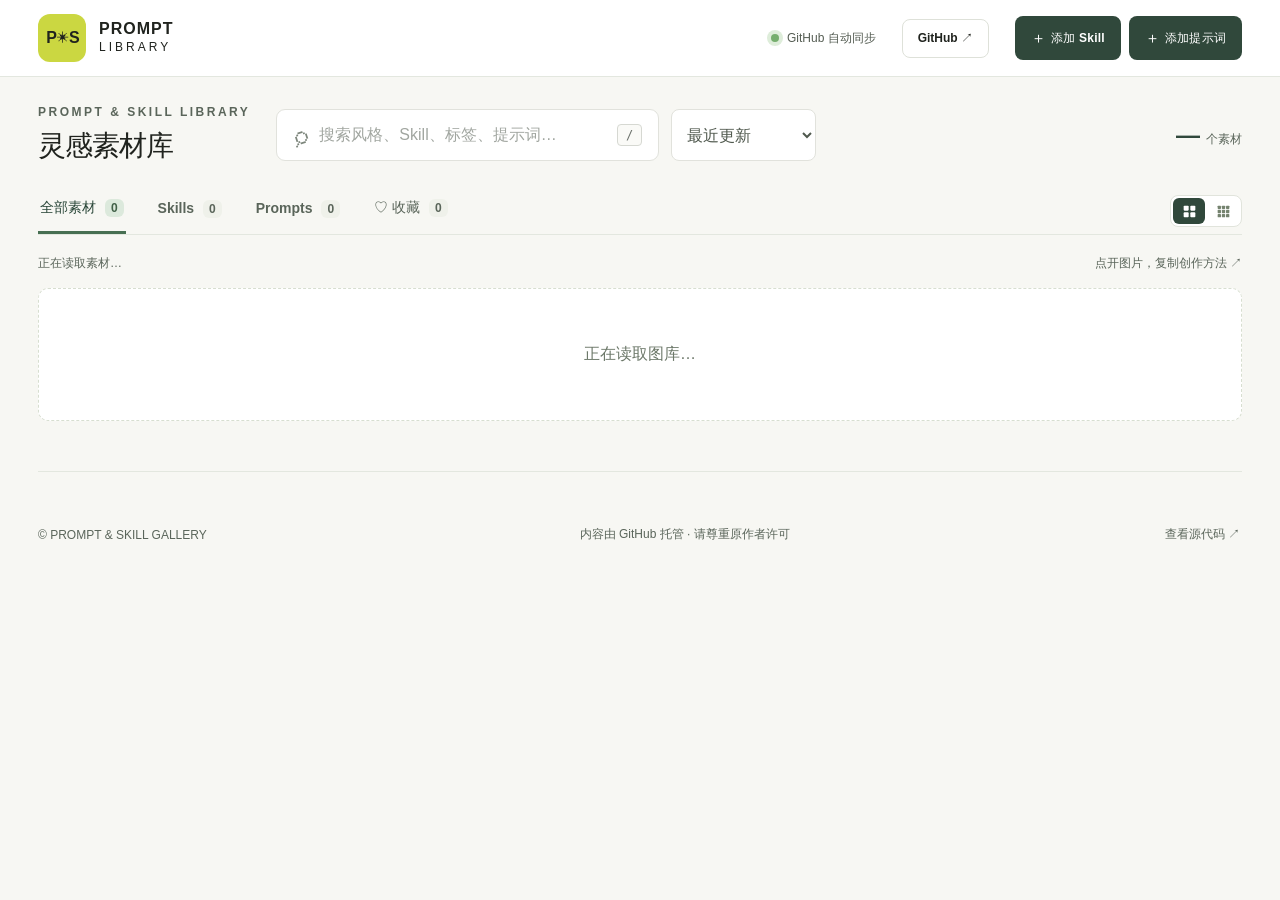
==== commit ec9c44ae: "ui: position search alongside gallery title" ====
--- a/site/index.html
+++ b/site/index.html
@@ -19,10 +19,13 @@
   </header>
   <main class="shell">
     <section class="workspace" aria-label="图库浏览">
-      <div class="workspace-head"><div><p class="eyebrow small">PROMPT & SKILL LIBRARY</p><h2>灵感素材库</h2><p class="workspace-intro">按效果图查找 Prompt、Skill，快速复制创作方法。</p></div><div class="workspace-count" aria-label="图库素材数量"><strong id="hero-count">—</strong><span>个素材</span></div></div>
+      <div class="workspace-head">
+        <div class="workspace-title"><p class="eyebrow small">PROMPT & SKILL LIBRARY</p><h2>灵感素材库</h2></div>
       <div class="tools">
         <label class="search"><span aria-hidden="true">⌕</span><input id="search" type="search" placeholder="搜索风格、Skill、标签、提示词…" autocomplete="off" aria-label="搜索素材"><kbd>/</kbd></label>
         <select id="sort" aria-label="排序方式"><option value="new">最近更新</option><option value="az">名称 A—Z</option></select>
+      </div>
+        <div class="workspace-count" aria-label="图库素材数量"><strong id="hero-count">—</strong><span>个素材</span></div>
       </div>
       <div class="tabs-row">
         <nav class="tabs" id="nav-tabs" aria-label="素材类型">
@@ -30,6 +33,8 @@
           <button type="button" data-type="skill">Skills <span id="count-skill">0</span></button>
           <button type="button" data-type="prompt">Prompts <span id="count-prompt">0</span></button>
           <button type="button" data-type="favorites">♡ 收藏 <span id="count-favorites">0</span></button>
+          <span class="tabs-divider" aria-hidden="true"></span>
+          <span id="browse-tabs" class="browse-tabs"></span>
         </nav>
         <div class="view-switch view-switch-tabs" id="view-switch" role="group" aria-label="图标大小">
           <button type="button" data-view="large" aria-pressed="true" title="大图标" aria-label="大图标">
@@ -40,7 +45,6 @@
           </button>
         </div>
       </div>
-      <div class="filters"><div id="category-nav" class="categories"></div><button id="reset-filter" class="clear" hidden>清除筛选 ×</button></div>
       <div class="result-info"><span id="result-count">正在读取素材…</span><span>点开图片，复制创作方法 ↗</span><div class="view-switch view-switch-inline" role="group" aria-label="图标大小">
         <button type="button" data-view="large" aria-pressed="true" title="大图标" aria-label="大图标">
           <svg viewBox="0 0 18 18" fill="currentColor" aria-hidden="true" focusable="false"><rect x="2" y="2" width="6" height="6" rx="1"/><rect x="10" y="2" width="6" height="6" rx="1"/><rect x="2" y="10" width="6" height="6" rx="1"/><rect x="10" y="10" width="6" height="6" rx="1"/></svg>
@@ -114,16 +118,9 @@
         <div id="manage-images" class="manage-images"></div>
         <p id="manage-summary" class="manage-summary" role="status"></p>
       </section>
-      <section class="manage-section" aria-labelledby="manage-local-heading">
-        <div class="manage-section-head"><h3 id="manage-local-heading">选择本地图片</h3><p>先预览、选择封面，再到 GitHub 确认上传。</p></div>
-        <label id="manage-local-drop" class="manage-local-picker" for="manage-local-images">
-          <span>＋ 选择图片，或拖放到这里</span>
-          <small>支持 PNG / JPG / WebP / GIF · 单张 ≤ 8 MB · 每次最多新增 10 张</small>
-        </label>
-        <input id="manage-local-images" class="manage-local-input" type="file" accept=".png,.jpg,.jpeg,.webp,.gif,image/png,image/jpeg,image/webp,image/gif" multiple aria-describedby="manage-local-help manage-local-error">
-        <p id="manage-local-error" class="import-error" role="alert" hidden></p>
-        <p id="manage-local-help" class="manage-help">这里选择的图片只用于本地预览，尚未上传到服务器。点击下方「在 GitHub 确认修改」后，必须在 GitHub 表单「上传新图片」重新选取同样的文件，才能保存到图库。</p>
-        <p id="manage-local-upload-guide" class="manage-local-guide" aria-live="polite" hidden></p>
+      <section class="manage-section" aria-labelledby="manage-github-upload-heading">
+        <div class="manage-section-head"><h3 id="manage-github-upload-heading">上传本地图片</h3><p>只在 GitHub 表单中选择文件一次，不再在图库预选。</p></div>
+        <p class="manage-help">先调整上方已有图片及封面，再点击下方「在 GitHub 确认修改 / 上传图片」。GitHub 页面会提供「上传新图片」字段，可选择 PNG / JPG / WebP / GIF（单张不超过 8 MB，本次最多 10 张）。如果要将新上传的图片作为封面，请在上方选择「将 GitHub 表单上传的第 1 张图片设为封面」。</p>
       </section>
       <section class="manage-section" aria-labelledby="manage-add-heading">
         <label id="manage-add-heading" for="manage-new-image">新增图片地址</label>
@@ -132,14 +129,14 @@
           <button id="manage-add-image" type="button">添加</button>
         </div>
         <p id="manage-add-error" class="import-error" role="alert" hidden></p>
-        <p class="manage-help">图片链接与本地选择可以同时使用。如果直接到 GitHub 表单上传图片而未在这里选图，可选择「新增图片优先作封面」。</p>
+        <p class="manage-help">图片链接可在图库预览；本地图片只在 GitHub 页面上传一次。未指定封面时，自动优先选择新增链接图片，其次选择新上传图片。</p>
       </section>
       <div id="manage-status" class="import-status" role="status" aria-live="polite" hidden>
         <p id="manage-status-text"></p>
         <a id="manage-status-link" href="#" target="_blank" rel="noopener noreferrer">没有自动打开？点此继续 ↗</a>
       </div>
       <div class="manage-actions">
-        <button id="manage-submit" class="primary-action" type="button">在 GitHub 确认修改 ↗</button>
+        <button id="manage-submit" class="primary-action" type="button">在 GitHub 确认修改 / 上传图片 ↗</button>
         <a id="manage-edit-meta" class="manage-edit-link" target="_blank" rel="noopener">在 GitHub 编辑 JSON ↗</a>
       </div>
       <section id="manage-danger-section" class="manage-danger" aria-labelledby="manage-danger-heading">
--- a/site/app.css
+++ b/site/app.css
@@ -345,11 +345,3 @@
 .modal-top #close-modal{display:grid;place-items:center;flex:0 0 34px;min-width:34px;padding:0}
 @media(max-width:600px){.modal-top{gap:8px}.detail-top-actions{gap:6px}.modal-top .detail-edit-button{min-width:92px;height:36px;padding:0 9px;font-size:var(--text-xs)}.detail-edit-button{padding:0 9px;font-size:var(--text-xs)}.card-actions{gap:4px}}
 
-/* 本地图片选择（编辑素材用） */
-.manage-local-picker{display:flex;flex-direction:column;justify-content:center;align-items:center;gap:6px;min-height:98px;margin-top:12px;border:1px dashed #a8bba5;border-radius:9px;background:#f8faf6;color:#294735;text-align:center;cursor:pointer;font-size:var(--text-base);font-weight:800}
-.manage-local-picker:hover,.manage-local-picker.is-dragging,.manage-local-picker:focus-within{border-color:#41684b;background:#edf5eb}
-.manage-local-picker small{font-size:var(--text-sm);color:#60735e;font-weight:500}
-.manage-local-input{position:absolute;width:1px;height:1px;padding:0;margin:0;opacity:0;overflow:hidden;clip-path:inset(50%)}
-.manage-local-input:focus-visible+.manage-local-error{outline:2px solid var(--color-primary)}
-.manage-local-guide{margin:10px 0 0;padding:10px 12px;background:#f4f7f0;border:1px solid #e2e9d9;border-radius:7px;color:#304d39;font-size:var(--text-sm);line-height:1.7;white-space:pre-line;overflow-wrap:anywhere}
-.manage-image-name{padding:5px 8px;color:#4b5e4d;font-size:var(--text-xs);line-height:1.4;overflow-wrap:anywhere}
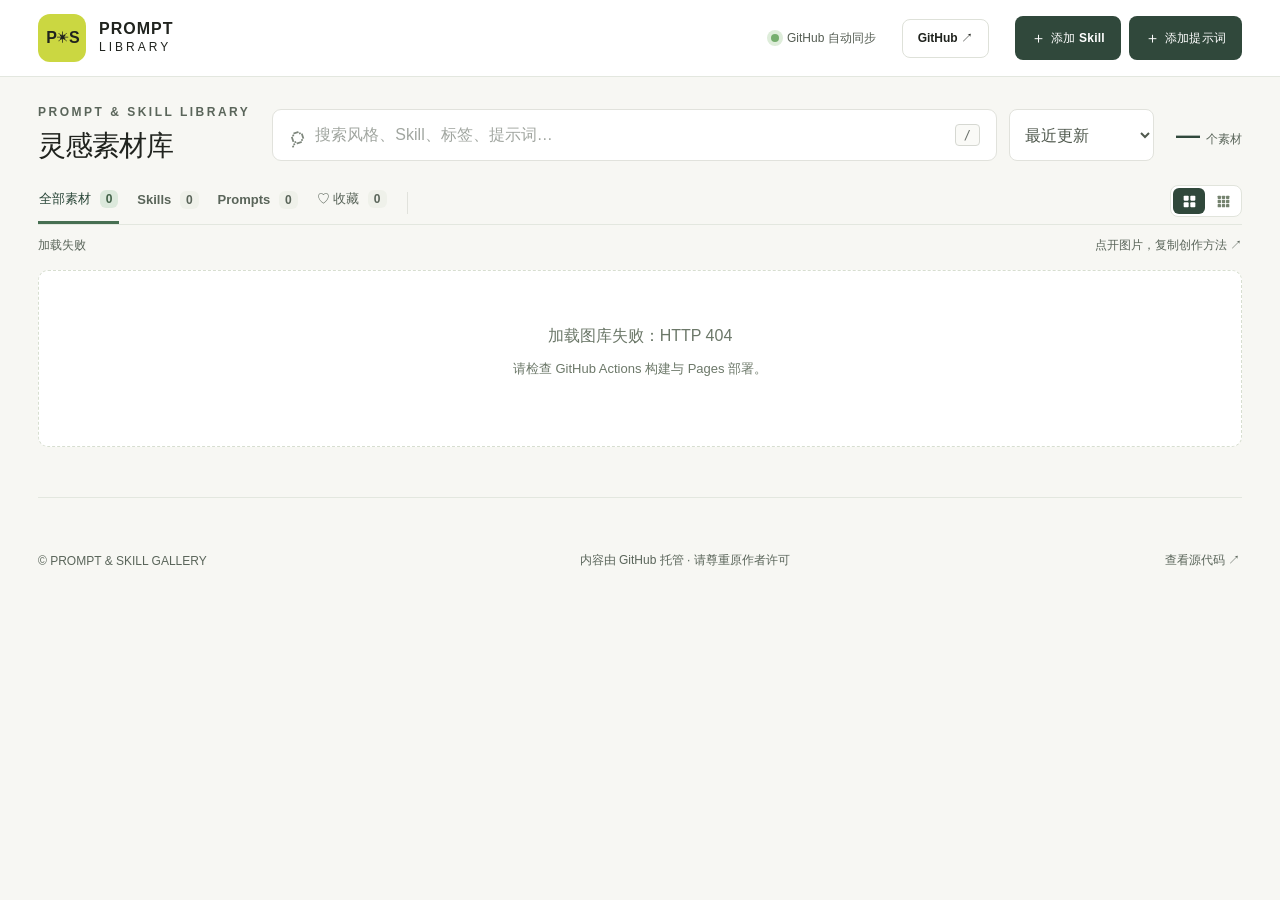
==== commit a0e31e3e: "feat(gallery): allow owner-confirmed deletion of prompts and skills" ====
--- a/site/index.html
+++ b/site/index.html
@@ -140,11 +140,11 @@
         <a id="manage-edit-meta" class="manage-edit-link" target="_blank" rel="noopener">在 GitHub 编辑 JSON ↗</a>
       </div>
       <section id="manage-danger-section" class="manage-danger" aria-labelledby="manage-danger-heading">
-        <div><h3 id="manage-danger-heading">删除此 Skill</h3><p>会移除整个 Skill 目录和关联入口；如果只是图片不对，请先修改图片。</p></div>
+        <div><h3 id="manage-danger-heading">删除此素材</h3><p id="manage-danger-description">将删除该素材及专属图片，并清理关联入口。</p></div>
         <button id="manage-delete" type="button">删除…</button>
       </section>
       <div id="manage-confirm" class="manage-confirm" hidden>
-        <p>确认删除「<strong id="manage-confirm-title"></strong>」？还需要到 GitHub 提交一次删除 Issue，Actions 执行后才会真正移除。</p>
+        <p>确认删除「<strong id="manage-confirm-title"></strong>」及其专属图片？图库无法直接撤销。还需到 GitHub 提交删除 Issue，Actions 执行后才会真正移除。</p>
         <div class="manage-confirm-actions">
           <button id="manage-delete-open" class="danger-action" type="button">打开删除确认页 ↗</button>
           <button id="manage-delete-cancel" type="button">取消</button>
--- a/site/app.css
+++ b/site/app.css
@@ -72,12 +72,13 @@
 .gallery[data-view="small"]{grid-template-columns:repeat(10,minmax(0,1fr));gap:12px}
 .gallery[data-view="small"] .gallery-card{border-radius:calc(var(--radius-card) - 2px);display:flex;flex-direction:column}
 .gallery[data-view="small"] .gallery-card-open{flex:1}
-.gallery[data-view="small"] .image-label{left:7px;top:7px;padding:4px 6px;font-size:var(--text-xs);letter-spacing:.6px}
 .gallery[data-view="small"] .card-details{padding:8px 8px 0}
 .gallery[data-view="small"] .card-details h3{margin:0;font-size:var(--text-sm);line-height:1.35;display:-webkit-box;-webkit-line-clamp:2;-webkit-box-orient:vertical;overflow:hidden;text-wrap:balance}
 .gallery[data-view="small"] .card-details p{display:none}
 .gallery[data-view="small"] .card-foot{padding:5px 6px 7px;justify-content:flex-end;margin-top:auto;flex-wrap:nowrap}
-.gallery[data-view="small"] .chips{display:none}
+.gallery[data-view="small"] .chips{display:flex;gap:4px}
+.gallery[data-view="small"] .chip:not(.chip-kind){display:none}
+.gallery[data-view="small"] .chip-kind{padding:2px 4px;letter-spacing:0}
 .gallery[data-view="small"] .favorite-button{font-size:16px;min-width:28px;min-height:28px;padding:0;display:grid;place-items:center}
 .gallery-card{min-width:0;background:var(--color-surface);border:1px solid #ecede7;border-radius:var(--radius-card);overflow:hidden;box-shadow:var(--shadow-sm);transition:transform .2s,box-shadow .2s}
 .gallery-card:hover{transform:translateY(-4px);box-shadow:var(--shadow-md)}
@@ -85,7 +86,7 @@
 .image-wrap{height:auto;aspect-ratio:3/4;position:relative;overflow:hidden;background:#e2e6dc}
 .image-wrap img{width:100%;height:100%;object-fit:cover;transition:transform .3s}
 .gallery-card:hover .image-wrap img{transform:scale(1.03)}
-.image-label{position:absolute;left:12px;top:12px;background:#fffef8eb;padding:7px 10px;color:#3c503f;font-size:var(--text-sm);font-weight:850;letter-spacing:1px;border-radius:var(--radius-xs)}
+.chip-kind{flex:none;color:#3d4c23;background:#e9efcf;font-weight:850;letter-spacing:.7px;text-transform:uppercase}
 .card-details{padding:calc(var(--space-4) * var(--density)) calc(var(--space-4) * var(--density)) calc(var(--space-1) * var(--density))}
 .card-details h3{margin:0 0 8px;font-size:var(--text-card-title);line-height:1.4;font-weight:850;display:-webkit-box;-webkit-line-clamp:1;-webkit-box-orient:vertical;overflow:hidden;text-overflow:ellipsis;overflow-wrap:anywhere}
 .card-details p{margin:8px 0 0;font-size:var(--text-sm);line-height:1.6;color:var(--color-muted);min-height:36px;display:-webkit-box;-webkit-line-clamp:2;-webkit-box-orient:vertical;overflow:hidden;overflow-wrap:anywhere}
@@ -182,7 +183,6 @@
   .tabs button{font-size:var(--text-xs)}
   .gallery{grid-template-columns:repeat(2,minmax(0,1fr));gap:11px}
   .gallery[data-view="small"]{grid-template-columns:repeat(3,minmax(0,1fr));gap:9px}
-  .gallery[data-view="small"] .image-label{left:6px;top:6px;padding:3px 5px;font-size:var(--text-xs);letter-spacing:.4px}
   .gallery[data-view="small"] .card-details{padding:7px 7px 0}
   .gallery[data-view="small"] .card-details h3{font-size:var(--text-xs);line-height:1.3;text-wrap:wrap}
   .gallery[data-view="small"] .card-foot{padding:3px 5px 5px}
@@ -345,3 +345,30 @@
 .modal-top #close-modal{display:grid;place-items:center;flex:0 0 34px;min-width:34px;padding:0}
 @media(max-width:600px){.modal-top{gap:8px}.detail-top-actions{gap:6px}.modal-top .detail-edit-button{min-width:92px;height:36px;padding:0 9px;font-size:var(--text-xs)}.detail-edit-button{padding:0 9px;font-size:var(--text-xs)}.card-actions{gap:4px}}
 
+
+/* 浏览器首页：标题与搜索同排，分类与 Skills/Prompts/收藏同排。 */
+.workspace-head{align-items:center;gap:22px}
+.workspace-head .workspace-title{flex:0 0 218px;min-width:0}
+.workspace-head .tools{flex:1 1 480px;max-width:none;min-width:200px;margin:0}
+.workspace-head .workspace-count{margin-left:0}
+.tabs-row{margin:20px 0 12px}
+.tabs{gap:17px;align-items:stretch;scrollbar-width:thin;scrollbar-color:#c6d0c2 transparent}
+.tabs::-webkit-scrollbar{height:3px}
+.tabs::-webkit-scrollbar-thumb{background:#c6d0c2;border-radius:3px}
+.tabs button{flex:none;padding:0 1px 13px;font-size:13px}
+.tabs button:hover{color:var(--color-primary)}
+.tabs-divider{flex:none;align-self:center;width:1px;height:22px;background:var(--color-line);margin:-9px 2px 0}
+.browse-tabs{display:contents}
+.result-info{margin:12px 0 16px}
+@media(max-width:900px){
+ .workspace-head{gap:14px}
+ .workspace-head .workspace-title{flex-basis:170px}
+ .workspace-head .tools{flex-basis:300px}
+}
+@media(max-width:750px){
+ .workspace-head .workspace-title{flex:1 1 auto}
+ .workspace-head .tools{order:3;flex:1 0 100%;min-width:0;margin:4px 0 0}
+ .workspace-head .workspace-count{order:2;margin-top:20px}
+ .tabs-row{margin-top:16px}
+ .tabs{gap:15px}
+}
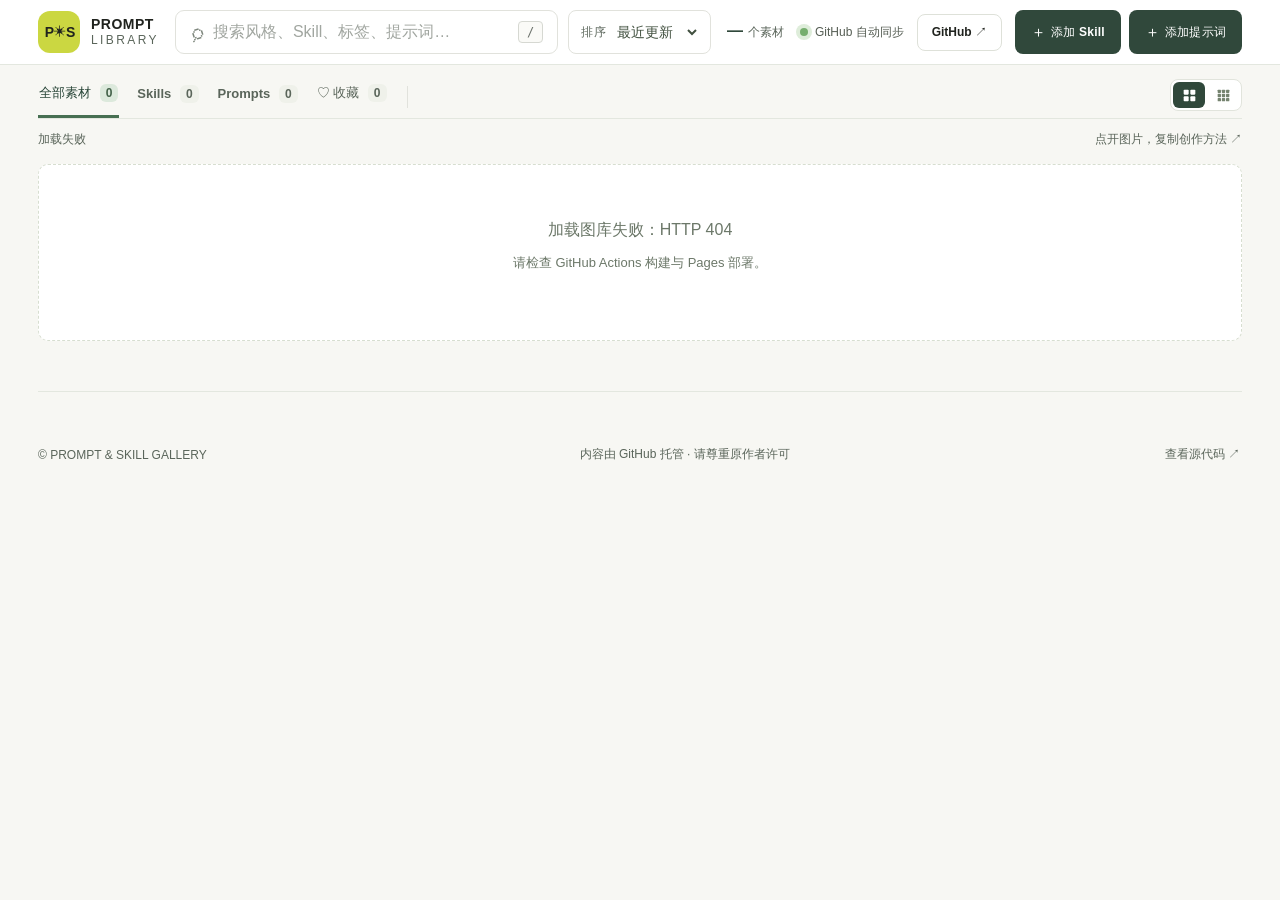
==== commit e0ecc5f8: "Update gallery layout and sorting" ====
--- a/site/index.html
+++ b/site/index.html
@@ -13,20 +13,17 @@
 <body>
   <header class="topbar">
     <div class="topbar-inner">
-      <a class="brand" href="./" aria-label="回到图库"><span class="brand-symbol">P<span>✳</span>S</span><span class="brand-text">PROMPT<br><small>LIBRARY</small></span></a>
+      <div class="brand-block"><a class="brand" href="./" aria-label="回到图库"><span class="brand-symbol">P<span>✳</span>S</span><span class="brand-text">PROMPT<br><small>LIBRARY</small></span></a><h2 class="page-title">灵感素材库</h2></div>
+      <div class="tools">
+        <label class="search"><span aria-hidden="true">⌕</span><input id="search" type="search" placeholder="搜索风格、Skill、标签、提示词…" autocomplete="off" aria-label="搜索素材"><kbd>/</kbd></label>
+        <label class="sort-field"><span class="sort-label" aria-hidden="true">排序</span><select id="sort" aria-label="排序方式"><option value="new">最近更新</option><option value="old">最早更新</option><option value="az">名称 A—Z</option><option value="za">名称 Z—A</option><option value="fav">收藏优先</option></select></label>
+      </div>
+      <div class="workspace-count" aria-label="图库素材数量"><strong id="hero-count">—</strong><span>个素材</span></div>
       <div class="top-right"><span class="status"><span class="status-dot"></span> GitHub 自动同步</span><a id="repository-link" class="repo-link" href="https://github.com/yuqiangdede/ai-image-prompt-library" target="_blank" rel="noopener noreferrer">GitHub ↗</a><div class="top-actions"><button id="open-skill-import" class="import-trigger" type="button" aria-haspopup="dialog" aria-controls="skill-import-modal" aria-label="通过 GitHub 地址添加 Skill"><span class="import-plus" aria-hidden="true">＋</span><span class="add-label-full">添加 Skill</span><span class="add-label-short">Skill</span></button><button id="open-prompt-import" class="import-trigger import-trigger-ghost" type="button" aria-haspopup="dialog" aria-controls="prompt-import-modal" aria-label="添加提示词"><span class="import-plus" aria-hidden="true">＋</span><span class="add-label-full">添加提示词</span><span class="add-label-short">提示词</span></button></div></div>
     </div>
   </header>
   <main class="shell">
     <section class="workspace" aria-label="图库浏览">
-      <div class="workspace-head">
-        <div class="workspace-title"><p class="eyebrow small">PROMPT & SKILL LIBRARY</p><h2>灵感素材库</h2></div>
-      <div class="tools">
-        <label class="search"><span aria-hidden="true">⌕</span><input id="search" type="search" placeholder="搜索风格、Skill、标签、提示词…" autocomplete="off" aria-label="搜索素材"><kbd>/</kbd></label>
-        <select id="sort" aria-label="排序方式"><option value="new">最近更新</option><option value="az">名称 A—Z</option></select>
-      </div>
-        <div class="workspace-count" aria-label="图库素材数量"><strong id="hero-count">—</strong><span>个素材</span></div>
-      </div>
       <div class="tabs-row">
         <nav class="tabs" id="nav-tabs" aria-label="素材类型">
           <button type="button" data-type="all" class="active">全部素材 <span id="count-all">0</span></button>
--- a/site/app.css
+++ b/site/app.css
@@ -12,41 +12,41 @@
 
 /* 顶栏与品牌 */
 .topbar{border-bottom:1px solid var(--color-line-soft);background:var(--color-surface);position:sticky;top:0;z-index:10}
-.topbar-inner{height:76px;max-width:var(--container);margin:auto;padding:0 var(--gutter);display:flex;align-items:center;justify-content:space-between}
-.brand{display:flex;align-items:center;gap:13px}
-.brand-symbol{background:var(--color-badge);width:48px;height:48px;border-radius:var(--radius-xl);display:flex;align-items:center;justify-content:center;white-space:nowrap;font-size:var(--text-lg);font-weight:900;letter-spacing:-2px;position:relative}
+.topbar-inner{min-height:64px;max-width:var(--container);margin:auto;padding:calc(9px + env(safe-area-inset-top,0px)) var(--gutter) 9px;display:flex;flex-wrap:wrap;align-items:center;gap:10px 16px}
+.brand-block{display:flex;align-items:center;gap:16px;flex:0 0 auto;min-width:0}
+.brand{display:flex;align-items:center;gap:11px;flex:none}
+.brand-symbol{background:var(--color-badge);width:42px;height:42px;border-radius:var(--radius-xl);display:flex;align-items:center;justify-content:center;white-space:nowrap;font-size:var(--text-md);font-weight:900;letter-spacing:-2px;position:relative}
 .brand-symbol span{font-size:var(--text-xs);align-self:center;margin:0 2px}
-.brand-text{font-size:var(--text-lg);line-height:var(--leading-tight);font-weight:950;letter-spacing:1px}
-.brand-text small{font-weight:500;letter-spacing:3px;font-size:var(--text-xs)}
-.top-right{display:flex;align-items:center;gap:26px;font-size:var(--text-xs)}
-.status{display:flex;align-items:center;gap:8px;color:#555d53}
+.brand-text{font-size:var(--text-md);line-height:var(--leading-tight);font-weight:950;letter-spacing:.5px}
+.brand-text small{font-weight:500;letter-spacing:2.4px;font-size:var(--text-xs);color:var(--color-muted)}
+.page-title{margin:0;padding-left:15px;border-left:1px solid var(--color-line-soft);font-size:var(--text-lg);font-weight:900;letter-spacing:-.4px;line-height:1.15;white-space:nowrap;color:#24382b}
+.top-right{display:flex;align-items:center;gap:13px;font-size:var(--text-xs);margin-left:auto;flex:0 0 auto}
+.status{display:flex;align-items:center;gap:7px;color:#555d53;white-space:nowrap}
 .status-dot{width:8px;height:8px;border-radius:50%;background:var(--color-success);box-shadow:0 0 0 4px var(--color-success-ring)}
-.repo-link{border:1px solid #dee1d9;padding:10px 15px;border-radius:var(--radius-md);font-weight:650}
+.repo-link{border:1px solid #dee1d9;padding:9px 14px;border-radius:var(--radius-md);font-weight:650;white-space:nowrap}
 .repo-link:hover{background:#eef0eb}
 
-/* 工作区标题 */
+/* 工作区 */
 .shell{max-width:var(--container);padding:0 var(--gutter);margin:auto}
 .eyebrow{font-size:var(--text-xs);letter-spacing:2.5px;color:#647054;font-weight:800;margin:0 0 17px}
 .eyebrow span{font-weight:500;color:#99a191}
-.workspace{padding-top:calc(28px * var(--density))}
-.workspace-head,.result-info,.filters,.footer{display:flex;align-items:center;justify-content:space-between}
-.workspace-head{gap:26px;justify-content:flex-start}
-.workspace-head>div:first-child{flex:0 1 auto;min-width:0}
-.eyebrow.small{margin-bottom:8px;font-size:var(--text-xs);color:var(--ink-soft)}
-.workspace h2{margin:0;font-weight:900;font-size:28px;letter-spacing:-1px}
-.workspace-intro{margin:8px 0 0;font-size:var(--text-base);line-height:1.6;color:var(--ink-soft)}
-.workspace-count{display:flex;align-items:baseline;gap:6px;white-space:nowrap;color:var(--ink-soft);font-size:var(--text-sm);margin-left:auto;flex:none}
-.workspace-count strong{font-size:var(--text-xl);line-height:1;color:var(--color-primary);font-weight:900}
+.workspace{padding-top:calc(14px * var(--density))}
+.result-info,.filters,.footer{display:flex;align-items:center;justify-content:space-between}
+.workspace-count{display:flex;align-items:baseline;gap:5px;white-space:nowrap;color:var(--ink-soft);font-size:var(--text-sm);flex:none}
+.workspace-count strong{font-size:var(--text-lg);line-height:1;color:var(--color-primary);font-weight:900}
 
 /* 搜索与筛选 */
-.tools{flex:1 1 320px;min-width:0;max-width:540px;margin:0;display:flex;gap:12px}
-.search{border:1px solid var(--color-line);background:var(--color-surface);display:flex;align-items:center;padding:0 16px;border-radius:9px;flex:1;min-height:52px;height:52px;gap:10px;align-self:stretch}
-.search>span{font-size:28px;color:#7c857b;line-height:1;transform:rotate(-18deg)}
+.tools{flex:1 1 260px;min-width:180px;max-width:none;margin:0;display:flex;gap:10px}
+.search{border:1px solid var(--color-line);background:var(--color-surface);display:flex;align-items:center;padding:0 14px;border-radius:var(--radius-lg);flex:1;min-height:44px;height:44px;gap:9px}
+.search>span{font-size:24px;color:#7c857b;line-height:1;transform:rotate(-18deg)}
 .search input{border:0;outline:0!important;background:transparent;flex:1;min-width:0;align-self:stretch;color:#1e281c}
 .search input::placeholder{color:#a1a6a0}
 .search kbd{border-radius:var(--radius-xs);border:1px solid #d6d8d2;color:#6a706a;padding:3px 8px;font-size:var(--text-xs);background:#fafaf7}
-.tools select{width:145px;background:var(--color-surface);border:1px solid var(--color-line);border-radius:var(--radius-md);padding:0 11px;color:#50594e}
-.tabs-row{display:flex;align-items:flex-end;justify-content:space-between;gap:16px;border-bottom:1px solid var(--color-line-soft);margin:30px 0 20px}
+.sort-field{display:flex;align-items:center;gap:7px;height:44px;padding:0 10px 0 12px;background:var(--color-surface);border:1px solid var(--color-line);border-radius:var(--radius-md);flex:none}
+.sort-field .sort-label{font-size:var(--text-xs);color:var(--color-muted);letter-spacing:.4px;white-space:nowrap}
+.sort-field select{border:0;background:transparent;height:100%;padding:0 2px 0 0;color:#41503f;font-size:var(--text-md);font-weight:700;outline:0}
+.sort-field select:focus-visible{outline:3px solid var(--color-focus);outline-offset:3px}
+.tabs-row{display:flex;align-items:flex-end;justify-content:space-between;gap:16px;border-bottom:1px solid var(--color-line-soft);margin:0 0 14px}
 .tabs{display:flex;flex:1;min-width:0;gap:30px;margin:0;overflow-x:auto;scrollbar-width:none}
 .view-switch{flex:none;display:flex;gap:2px;margin-bottom:7px;padding:2px;border:1px solid #e1e4dc;border-radius:var(--radius-md);background:var(--color-surface)}
 .view-switch button{display:grid;place-items:center;width:32px;height:26px;padding:0;border:0;border-radius:var(--radius-sm);background:transparent;color:#75836f}
@@ -80,7 +80,7 @@
 .gallery[data-view="small"] .chip:not(.chip-kind){display:none}
 .gallery[data-view="small"] .chip-kind{padding:2px 4px;letter-spacing:0}
 .gallery[data-view="small"] .favorite-button{font-size:16px;min-width:28px;min-height:28px;padding:0;display:grid;place-items:center}
-.gallery-card{min-width:0;background:var(--color-surface);border:1px solid #ecede7;border-radius:var(--radius-card);overflow:hidden;box-shadow:var(--shadow-sm);transition:transform .2s,box-shadow .2s}
+.gallery-card{position:relative;min-width:0;background:var(--color-surface);border:1px solid #ecede7;border-radius:var(--radius-card);overflow:hidden;box-shadow:var(--shadow-sm);transition:transform .2s,box-shadow .2s}
 .gallery-card:hover{transform:translateY(-4px);box-shadow:var(--shadow-md)}
 .gallery-card-open{width:100%;border:0;background:transparent;padding:0;text-align:left;display:block;color:inherit}
 .image-wrap{height:auto;aspect-ratio:3/4;position:relative;overflow:hidden;background:#e2e6dc}
@@ -93,7 +93,7 @@
 .card-foot{display:flex;align-items:center;justify-content:space-between;padding:calc(10px * var(--density)) calc(var(--space-4) * var(--density)) calc(14px * var(--density));gap:5px;flex-wrap:wrap}
 .chips{display:flex;gap:5px;overflow:hidden;flex:1 1 auto;min-width:0}
 .chip{font-size:var(--text-sm);color:var(--color-muted);background:#f0f3ea;padding:5px 7px;border-radius:var(--radius-xs);white-space:nowrap}
-.favorite-button{border:0;background:transparent;font-size:24px;color:#8d9991;padding:0 3px;min-width:28px;min-height:28px}
+.favorite-button{border:0;background:transparent;font-size:24px;color:var(--color-muted);padding:0 3px;min-width:28px;min-height:28px}
 .favorite-button.active{color:#d57555}
 .image-fallback{display:grid;place-items:center;height:100%;font-size:48px;color:#929c90}
 .empty{padding:55px 25px;background:var(--color-surface);border:1px dashed #d7ded0;grid-column:1/-1;text-align:center;border-radius:10px;color:#6c7869}
@@ -151,8 +151,8 @@
 }
 
 /* 多封面圆点切换（透明圆点贴在封面底部） */
-.card-carousel-dots{position:absolute;top:0;left:0;right:0;z-index:4;aspect-ratio:3/4;display:flex;align-items:flex-end;justify-content:center;gap:0;padding-bottom:9px;pointer-events:none}
-.card-carousel-dots button{pointer-events:auto;display:grid;place-items:center;width:24px;height:24px;padding:0;border:0;border-radius:50%;background:transparent;cursor:pointer}
+.card-carousel-dots{position:absolute;top:0;left:0;right:0;z-index:4;aspect-ratio:3/4;display:flex;flex-wrap:wrap;align-items:flex-end;align-content:flex-end;justify-content:center;gap:0;padding-bottom:9px;pointer-events:none}
+.card-carousel-dots button{pointer-events:auto;flex:0 0 24px;display:grid;place-items:center;width:24px;height:24px;padding:0;border:0;border-radius:50%;background:transparent;cursor:pointer}
 .card-carousel-dots button::before{content:"";width:7px;height:7px;border-radius:50%;background:rgba(255,255,255,.42);box-shadow:0 0 0 1px rgba(9,28,14,.18),0 1px 3px rgba(9,28,14,.45);transition:background .2s,transform .2s}
 .card-carousel-dots button:hover::before,.card-carousel-dots button:focus-visible::before{background:rgba(255,255,255,.78)}
 .card-carousel-dots button:focus-visible{outline:3px solid var(--color-focus);outline-offset:1px}
@@ -161,24 +161,26 @@
 /* 断点 */
 @media(max-width:1200px){.gallery[data-view="small"]{grid-template-columns:repeat(8,minmax(0,1fr));gap:11px}}
 @media(max-width:1050px){.gallery{grid-template-columns:repeat(3,minmax(0,1fr))}.gallery[data-view="small"]{grid-template-columns:repeat(6,minmax(0,1fr));gap:10px}.modal-layout{grid-template-columns:45% 55%}.info-pane{padding:25px}}
-@media(max-width:900px){.workspace-head{gap:14px}.tools select{width:110px}}
+@media(max-width:1280px){.page-title{display:none}}
+@media(max-width:1140px){.status{display:none}}
+@media(max-width:900px){.tools{order:9;flex:1 0 100%;min-width:0;margin-top:2px}.workspace-count{margin-left:auto}.top-right{margin-left:0}}
 @media(max-width:750px){
-  .topbar-inner{height:63px;padding:0 16px}
-  .brand-symbol{width:40px;height:40px}
+  .topbar-inner{min-height:0;padding:calc(8px + env(safe-area-inset-top,0px)) 16px 8px;column-gap:12px}
+  .brand-symbol{width:36px;height:36px;font-size:var(--text-base)}
+  .brand-text{font-size:var(--text-base);letter-spacing:.3px}
+  .brand-text small{font-size:var(--text-xs);letter-spacing:1.8px}
+  .brand-block{gap:0}
   .status{display:none}
   .shell{padding:0 16px}
-  .workspace{padding-top:18px}
-  .workspace-head{align-items:flex-start;gap:12px;flex-wrap:wrap}
-  .workspace-head>div:first-child{flex:1 1 auto}
-  .workspace-intro{font-size:var(--text-xs)}
-  .workspace-count{order:2;margin-top:25px}
-  .workspace-count strong{font-size:var(--text-xl)}
-  .workspace h2{font-size:var(--text-xl)}
-  .tools{order:3;flex:1 0 100%;max-width:none;margin:18px 0 0}
-  .tools select{width:110px}
-  .search{height:46px;padding:0 10px}
+  .workspace{padding-top:10px}
+  .tools{order:9;flex:1 0 100%;max-width:none;min-width:0;margin:0}
+  .sort-field{padding:0 8px 0 10px}
+  .sort-field .sort-label{display:none}
+  .sort-field select{font-size:var(--text-base)}
+  .workspace-count strong{font-size:var(--text-md)}
+  .search{height:42px;min-height:42px;padding:0 10px}
   .search kbd{display:none}
-  .tabs-row{margin-top:24px;gap:10px}
+  .tabs-row{margin:0 0 12px;gap:10px}
   .tabs{gap:18px}
   .tabs button{font-size:var(--text-xs)}
   .gallery{grid-template-columns:repeat(2,minmax(0,1fr));gap:11px}
@@ -309,7 +311,7 @@
   .manage-actions .primary-action{flex-basis:100%}
 }
 .add-label-short{display:none}
-@media(max-width:600px){.repo-link{display:none}.top-actions{gap:6px}.add-label-full{display:none}.add-label-short{display:inline}.import-trigger{padding:0 11px}}
+@media(max-width:600px){.repo-link{display:none}.top-actions{gap:6px}.add-label-full{display:none}.add-label-short{display:inline}.import-trigger{padding:0 11px}.workspace-count{display:none}.top-right{margin-left:auto}}
 @media(prefers-reduced-motion:reduce){.manage-panel{animation:none}}
 
 /* Prompt 导入弹窗 */
@@ -346,12 +348,8 @@
 @media(max-width:600px){.modal-top{gap:8px}.detail-top-actions{gap:6px}.modal-top .detail-edit-button{min-width:92px;height:36px;padding:0 9px;font-size:var(--text-xs)}.detail-edit-button{padding:0 9px;font-size:var(--text-xs)}.card-actions{gap:4px}}
 
 
-/* 浏览器首页：标题与搜索同排，分类与 Skills/Prompts/收藏同排。 */
-.workspace-head{align-items:center;gap:22px}
-.workspace-head .workspace-title{flex:0 0 218px;min-width:0}
-.workspace-head .tools{flex:1 1 480px;max-width:none;min-width:200px;margin:0}
-.workspace-head .workspace-count{margin-left:0}
-.tabs-row{margin:20px 0 12px}
+/* 顶栏：品牌、标题、搜索、数量、操作合并为一行，分类与 Skills/Prompts/收藏同排。 */
+.tabs-row{margin:0 0 12px}
 .tabs{gap:17px;align-items:stretch;scrollbar-width:thin;scrollbar-color:#c6d0c2 transparent}
 .tabs::-webkit-scrollbar{height:3px}
 .tabs::-webkit-scrollbar-thumb{background:#c6d0c2;border-radius:3px}
@@ -360,15 +358,7 @@
 .tabs-divider{flex:none;align-self:center;width:1px;height:22px;background:var(--color-line);margin:-9px 2px 0}
 .browse-tabs{display:contents}
 .result-info{margin:12px 0 16px}
-@media(max-width:900px){
- .workspace-head{gap:14px}
- .workspace-head .workspace-title{flex-basis:170px}
- .workspace-head .tools{flex-basis:300px}
-}
 @media(max-width:750px){
- .workspace-head .workspace-title{flex:1 1 auto}
- .workspace-head .tools{order:3;flex:1 0 100%;min-width:0;margin:4px 0 0}
- .workspace-head .workspace-count{order:2;margin-top:20px}
- .tabs-row{margin-top:16px}
+ .tabs-row{margin:0 0 10px}
  .tabs{gap:15px}
 }
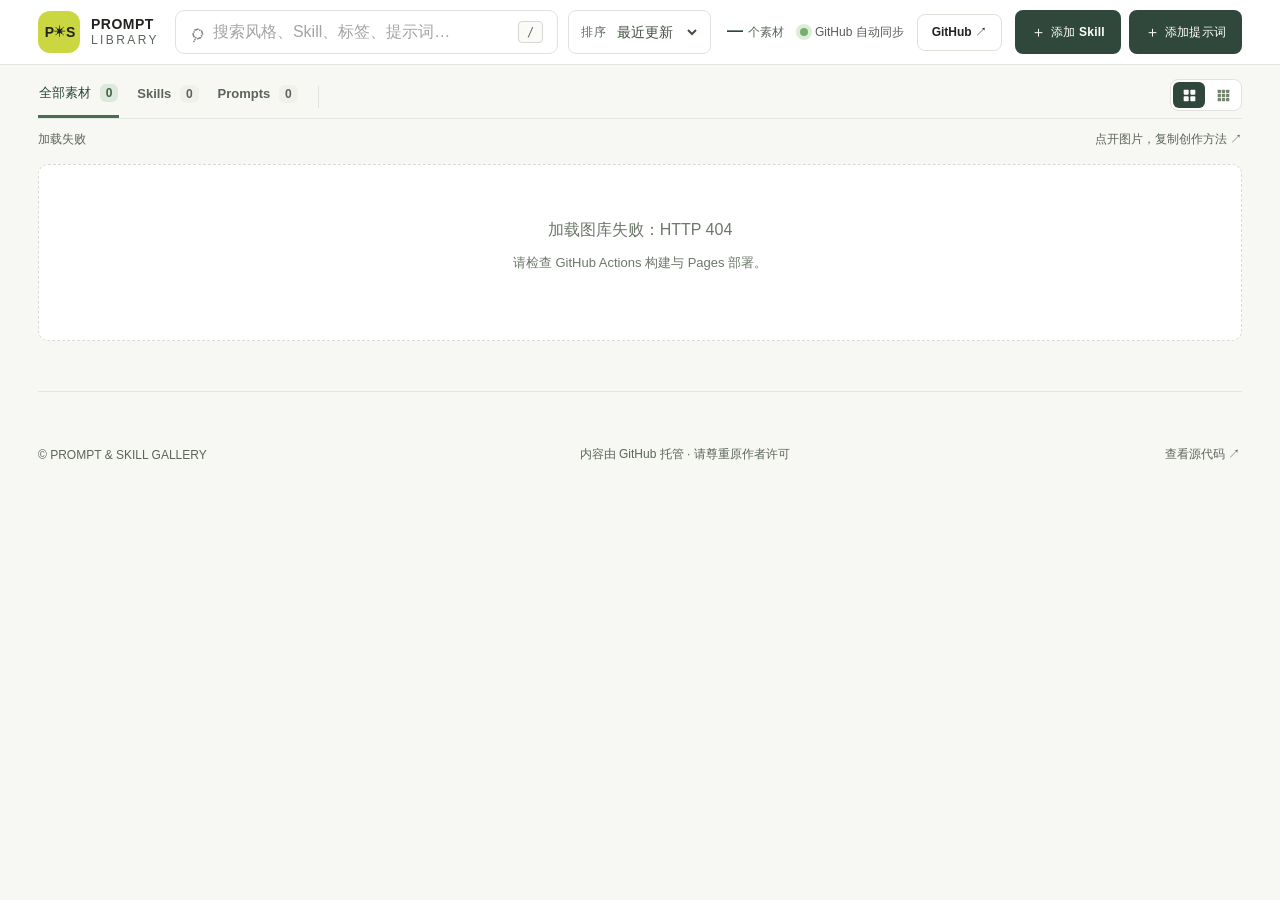
==== commit 7134c095: "feat(gallery): adaptive tabs and remove favorites - Collapse overflowing category tabs into a 更多 men" ====
--- a/site/index.html
+++ b/site/index.html
@@ -16,7 +16,7 @@
       <div class="brand-block"><a class="brand" href="./" aria-label="回到图库"><span class="brand-symbol">P<span>✳</span>S</span><span class="brand-text">PROMPT<br><small>LIBRARY</small></span></a><h2 class="page-title">灵感素材库</h2></div>
       <div class="tools">
         <label class="search"><span aria-hidden="true">⌕</span><input id="search" type="search" placeholder="搜索风格、Skill、标签、提示词…" autocomplete="off" aria-label="搜索素材"><kbd>/</kbd></label>
-        <label class="sort-field"><span class="sort-label" aria-hidden="true">排序</span><select id="sort" aria-label="排序方式"><option value="new">最近更新</option><option value="old">最早更新</option><option value="az">名称 A—Z</option><option value="za">名称 Z—A</option><option value="fav">收藏优先</option></select></label>
+        <label class="sort-field"><span class="sort-label" aria-hidden="true">排序</span><select id="sort" aria-label="排序方式"><option value="new">最近更新</option><option value="old">最早更新</option><option value="az">名称 A—Z</option><option value="za">名称 Z—A</option></select></label>
       </div>
       <div class="workspace-count" aria-label="图库素材数量"><strong id="hero-count">—</strong><span>个素材</span></div>
       <div class="top-right"><span class="status"><span class="status-dot"></span> GitHub 自动同步</span><a id="repository-link" class="repo-link" href="https://github.com/yuqiangdede/ai-image-prompt-library" target="_blank" rel="noopener noreferrer">GitHub ↗</a><div class="top-actions"><button id="open-skill-import" class="import-trigger" type="button" aria-haspopup="dialog" aria-controls="skill-import-modal" aria-label="通过 GitHub 地址添加 Skill"><span class="import-plus" aria-hidden="true">＋</span><span class="add-label-full">添加 Skill</span><span class="add-label-short">Skill</span></button><button id="open-prompt-import" class="import-trigger import-trigger-ghost" type="button" aria-haspopup="dialog" aria-controls="prompt-import-modal" aria-label="添加提示词"><span class="import-plus" aria-hidden="true">＋</span><span class="add-label-full">添加提示词</span><span class="add-label-short">提示词</span></button></div></div>
@@ -29,9 +29,12 @@
           <button type="button" data-type="all" class="active">全部素材 <span id="count-all">0</span></button>
           <button type="button" data-type="skill">Skills <span id="count-skill">0</span></button>
           <button type="button" data-type="prompt">Prompts <span id="count-prompt">0</span></button>
-          <button type="button" data-type="favorites">♡ 收藏 <span id="count-favorites">0</span></button>
           <span class="tabs-divider" aria-hidden="true"></span>
           <span id="browse-tabs" class="browse-tabs"></span>
+          <div class="tabs-more" id="nav-more" hidden>
+            <button type="button" id="nav-more-toggle" class="tabs-more-toggle" aria-expanded="false" aria-controls="nav-more-menu">更多<span class="tabs-more-caret" aria-hidden="true"></span></button>
+            <div id="nav-more-menu" class="tabs-more-menu" role="group" aria-label="更多分类" hidden></div>
+          </div>
         </nav>
         <div class="view-switch view-switch-tabs" id="view-switch" role="group" aria-label="图标大小">
           <button type="button" data-view="large" aria-pressed="true" title="大图标" aria-label="大图标">
--- a/site/app.css
+++ b/site/app.css
@@ -47,7 +47,7 @@
 .sort-field select{border:0;background:transparent;height:100%;padding:0 2px 0 0;color:#41503f;font-size:var(--text-md);font-weight:700;outline:0}
 .sort-field select:focus-visible{outline:3px solid var(--color-focus);outline-offset:3px}
 .tabs-row{display:flex;align-items:flex-end;justify-content:space-between;gap:16px;border-bottom:1px solid var(--color-line-soft);margin:0 0 14px}
-.tabs{display:flex;flex:1;min-width:0;gap:30px;margin:0;overflow-x:auto;scrollbar-width:none}
+.tabs{display:flex;flex:1;min-width:0;gap:30px;margin:0}
 .view-switch{flex:none;display:flex;gap:2px;margin-bottom:7px;padding:2px;border:1px solid #e1e4dc;border-radius:var(--radius-md);background:var(--color-surface)}
 .view-switch button{display:grid;place-items:center;width:32px;height:26px;padding:0;border:0;border-radius:var(--radius-sm);background:transparent;color:#75836f}
 .view-switch button:hover{background:#eef0eb;color:#3d5a45}
@@ -75,11 +75,10 @@
 .gallery[data-view="small"] .card-details{padding:8px 8px 0}
 .gallery[data-view="small"] .card-details h3{margin:0;font-size:var(--text-sm);line-height:1.35;display:-webkit-box;-webkit-line-clamp:2;-webkit-box-orient:vertical;overflow:hidden;text-wrap:balance}
 .gallery[data-view="small"] .card-details p{display:none}
-.gallery[data-view="small"] .card-foot{padding:5px 6px 7px;justify-content:flex-end;margin-top:auto;flex-wrap:nowrap}
+.gallery[data-view="small"] .card-foot{padding:5px 6px 7px;justify-content:flex-start;margin-top:auto;flex-wrap:nowrap}
 .gallery[data-view="small"] .chips{display:flex;gap:4px}
 .gallery[data-view="small"] .chip:not(.chip-kind){display:none}
 .gallery[data-view="small"] .chip-kind{padding:2px 4px;letter-spacing:0}
-.gallery[data-view="small"] .favorite-button{font-size:16px;min-width:28px;min-height:28px;padding:0;display:grid;place-items:center}
 .gallery-card{position:relative;min-width:0;background:var(--color-surface);border:1px solid #ecede7;border-radius:var(--radius-card);overflow:hidden;box-shadow:var(--shadow-sm);transition:transform .2s,box-shadow .2s}
 .gallery-card:hover{transform:translateY(-4px);box-shadow:var(--shadow-md)}
 .gallery-card-open{width:100%;border:0;background:transparent;padding:0;text-align:left;display:block;color:inherit}
@@ -93,8 +92,6 @@
 .card-foot{display:flex;align-items:center;justify-content:space-between;padding:calc(10px * var(--density)) calc(var(--space-4) * var(--density)) calc(14px * var(--density));gap:5px;flex-wrap:wrap}
 .chips{display:flex;gap:5px;overflow:hidden;flex:1 1 auto;min-width:0}
 .chip{font-size:var(--text-sm);color:var(--color-muted);background:#f0f3ea;padding:5px 7px;border-radius:var(--radius-xs);white-space:nowrap}
-.favorite-button{border:0;background:transparent;font-size:24px;color:var(--color-muted);padding:0 3px;min-width:28px;min-height:28px}
-.favorite-button.active{color:#d57555}
 .image-fallback{display:grid;place-items:center;height:100%;font-size:48px;color:#929c90}
 .empty{padding:55px 25px;background:var(--color-surface);border:1px dashed #d7ded0;grid-column:1/-1;text-align:center;border-radius:10px;color:#6c7869}
 .empty p{font-size:var(--text-base)}
@@ -188,7 +185,6 @@
   .gallery[data-view="small"] .card-details{padding:7px 7px 0}
   .gallery[data-view="small"] .card-details h3{font-size:var(--text-xs);line-height:1.3;text-wrap:wrap}
   .gallery[data-view="small"] .card-foot{padding:3px 5px 5px}
-  .gallery[data-view="small"] .favorite-button{font-size:16px;min-width:24px;min-height:24px}
   .view-switch button{width:32px;height:28px}
   .view-switch-tabs{display:none}
   .view-switch-inline{display:flex;margin:0}
@@ -345,20 +341,41 @@
 .modal-top .detail-edit-button{display:inline-flex;align-items:center;justify-content:center;flex:0 0 auto;white-space:nowrap;width:auto;min-width:110px;height:38px;padding:0 14px;border:1px solid #c4d5c4;border-radius:var(--radius-md);background:var(--color-primary);color:var(--color-on-primary);font-size:var(--text-sm);font-weight:800;line-height:1;letter-spacing:0}
 .modal-top .detail-edit-button:hover{background:var(--color-primary-hover)}
 .modal-top #close-modal{display:grid;place-items:center;flex:0 0 34px;min-width:34px;padding:0}
-@media(max-width:600px){.modal-top{gap:8px}.detail-top-actions{gap:6px}.modal-top .detail-edit-button{min-width:92px;height:36px;padding:0 9px;font-size:var(--text-xs)}.detail-edit-button{padding:0 9px;font-size:var(--text-xs)}.card-actions{gap:4px}}
-
-
-/* 顶栏：品牌、标题、搜索、数量、操作合并为一行，分类与 Skills/Prompts/收藏同排。 */
+@media(max-width:600px){.modal-top{gap:8px}.detail-top-actions{gap:6px}.modal-top .detail-edit-button{min-width:92px;height:36px;padding:0 9px;font-size:var(--text-xs)}.detail-edit-button{padding:0 9px;font-size:var(--text-xs)}}
+
+
+/* 顶栏：品牌、标题、搜索、数量、操作合并为一行，分类与 Skills/Prompts 同排。 */
 .tabs-row{margin:0 0 12px}
-.tabs{gap:17px;align-items:stretch;scrollbar-width:thin;scrollbar-color:#c6d0c2 transparent}
-.tabs::-webkit-scrollbar{height:3px}
-.tabs::-webkit-scrollbar-thumb{background:#c6d0c2;border-radius:3px}
+.tabs{gap:17px;align-items:stretch}
 .tabs button{flex:none;padding:0 1px 13px;font-size:13px}
 .tabs button:hover{color:var(--color-primary)}
 .tabs-divider{flex:none;align-self:center;width:1px;height:22px;background:var(--color-line);margin:-9px 2px 0}
 .browse-tabs{display:contents}
+/* 分类超过一行宽度时收进「更多」，标签栏本身不出现滚动条。 */
+.tabs-more{position:relative;display:flex;flex:none;align-self:stretch}
+.tabs-more-toggle{display:inline-flex;align-items:center;gap:3px}
+.tabs .tabs-more-toggle .tabs-more-caret{width:0;height:0;margin:0 0 0 2px;padding:0;border:0;border-left:3.5px solid transparent;border-right:3.5px solid transparent;border-top:4px solid currentColor;border-radius:0;background:transparent;opacity:.72;transform:translateY(1px)}
+.tabs-more-menu{position:absolute;top:calc(100% + 1px);right:0;z-index:20;min-width:184px;max-width:min(260px,calc(100vw - 24px));max-height:min(60vh,392px);max-height:min(calc(100dvh - 170px),392px);overflow:auto;padding:6px;background:var(--color-surface);border:1px solid var(--color-line-soft);border-radius:var(--radius-md);box-shadow:var(--shadow-md)}
+.tabs .tabs-more-menu button{display:flex;align-items:center;justify-content:space-between;gap:12px;width:100%;min-height:38px;padding:8px 10px;border:0;border-radius:6px;background:transparent;color:#3f4a3c;font-size:var(--text-sm);font-weight:700;text-align:left}
+.tabs .tabs-more-menu button:hover{background:var(--color-surface-2);color:var(--color-primary)}
+.tabs .tabs-more-menu button.active{background:#e7efe3;color:#294638}
+.tabs .tabs-more-menu button span{margin-left:auto;padding:2px 6px;border-radius:6px;background:var(--color-surface-2);color:var(--ink-soft);font-size:var(--text-xs);font-weight:600}
+.tabs .tabs-more-menu button.active span{background:#dce9dc;color:#426148}
 .result-info{margin:12px 0 16px}
 @media(max-width:750px){
  .tabs-row{margin:0 0 10px}
  .tabs{gap:15px}
 }
+/* 窄屏优先保证标签栏不横向溢出：计数留给「更多」菜单和结果行，标签本身保持可读字号。 */
+@media(max-width:520px){
+ .tabs{gap:10px}
+}
+@media(max-width:479px){
+ .tabs{gap:10px}
+ .tabs button span:not(.tabs-more-caret){display:none}
+ .tabs .tabs-more-menu button span{display:inline-block}
+}
+
+/* The preview is lightweight; the explicit link opens the untouched original. */
+.detail-original-link{display:block;min-width:0;text-align:center;color:inherit;text-decoration:none}
+.detail-original-link span{display:block;padding:8px 12px;font-size:13px;text-decoration:underline}
